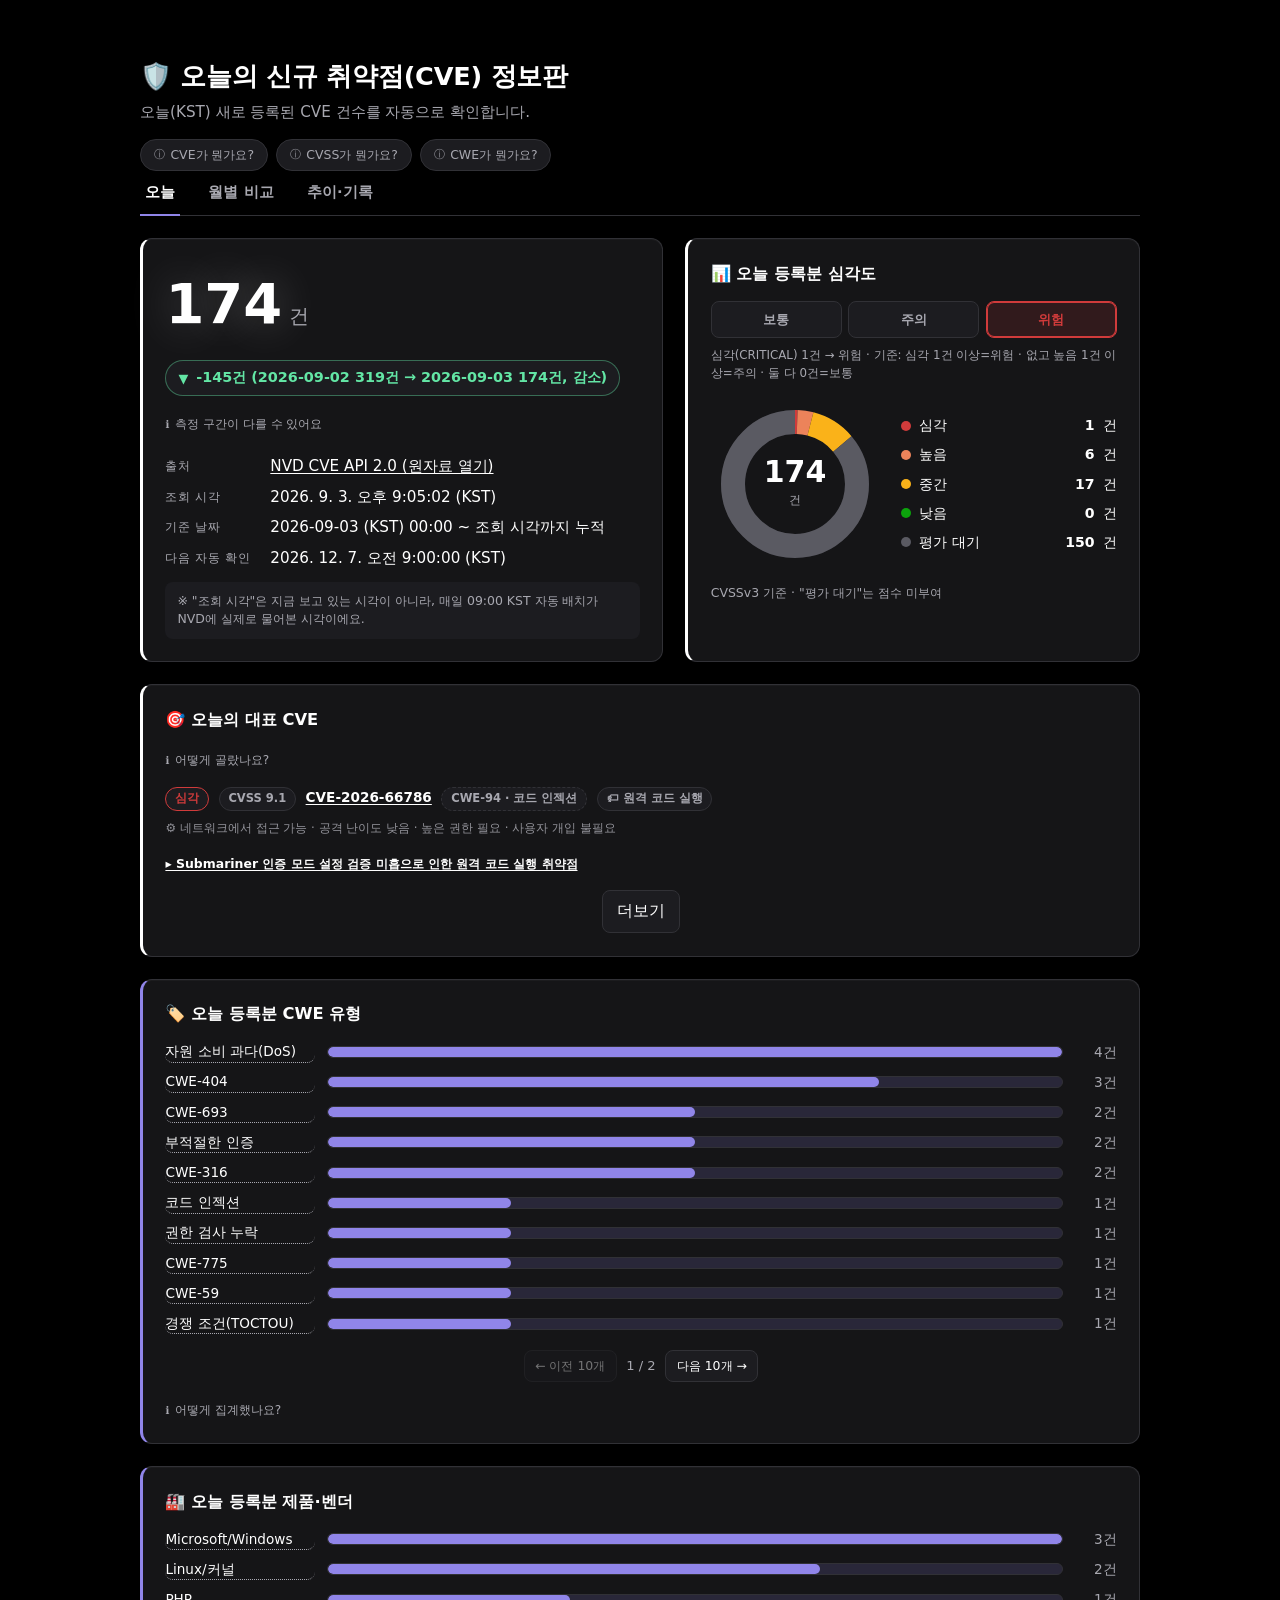
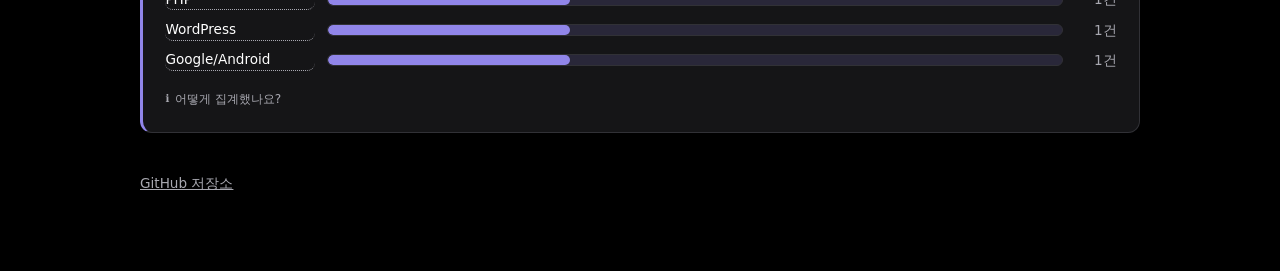
==== index.html @ feadb784 "design: 그래프 색을 보라로 통일하고 화면을 3개 탭으로 분리 - 파랑·주황·청록으로 나눴던 그래프 색(CWE 유형·제품·벤더·추이)을   보라(--seq-purple, da" ====
<!doctype html>
<html lang="ko">
<head>
<meta charset="UTF-8" />
<meta name="viewport" content="width=device-width, initial-scale=1" />
<title>오늘의 CVE 정보판</title>
<link rel="icon" href="data:image/svg+xml,<svg xmlns='http://www.w3.org/2000/svg' viewBox='0 0 100 100'><text y='.9em' font-size='90'>🛡️</text></svg>" />
<link rel="stylesheet" href="assets/style.css?v=41" />
</head>
<body>
<main class="dashboard">
  <header>
    <h1>🛡️ 오늘의 신규 취약점(CVE) 정보판</h1>
    <p class="purpose">오늘(KST) 새로 등록된 CVE 건수를 자동으로 확인합니다.</p>
    <div class="about-list">
      <details class="about-details">
        <summary>CVE가 뭔가요?</summary>
        <div class="glossary">
          <p>
            소프트웨어에 생긴 "보안 허점"에 매기는 접수번호예요. 나쁜 사람이 악용할 수 있는 구멍이 발견되면
            전 세계가 같은 걸 가리키도록 <code>CVE-연도-번호</code>를 붙여 등록해요(경찰 사건번호와 비슷해요).
            미국 정부기관 NVD가 매일 새로 등록되는 CVE를 공개하고, 이 정보판은 그중 오늘(KST) 등록된 개수를 보여줘요.
            색깔(빨강→녹색)은 그 허점이 얼마나 위험한지 등급이에요.
          </p>
        </div>
      </details>
      <details class="about-details">
        <summary>CVSS가 뭔가요?</summary>
        <div class="glossary">
          <p>
            <b>CVSS</b>는 취약점이 얼마나 위험한지 국제 표준으로 매긴 0~10점 점수예요.
            <b>9.0~10.0=심각</b> · <b>7.0~8.9=높음</b> · <b>4.0~6.9=중간</b> · <b>0.1~3.9=낮음</b>으로 나눠요.
            "네트워크에서 접근 가능"·"공격 난이도"·"권한 필요 여부"·"사용자 개입 필요 여부" 같은 공격 조건도 이 점수를 매기는 기준이에요
            — 조건이 쉬울수록(멀리서·권한 없이·클릭 없이 공격 가능) 점수가 높아져요.
            유형 키워드(🏷)는 AI 없이 설명 문구를 규칙 매칭한 것으로, 각 태그를 누르면 바로 아래에 뜻이 나와요.
          </p>
        </div>
      </details>
      <details class="about-details">
        <summary>CWE가 뭔가요?</summary>
        <div class="glossary">
          <p>
            <b>CWE</b>(Common Weakness Enumeration)는 "SQL 인젝션", "크로스사이트 스크립팅(XSS)"처럼
            소프트웨어에서 반복적으로 나타나는 <b>결함의 종류</b>에 국제표준화기구 MITRE가 붙인 공식 분류예요.
            CVE가 "이번에 발견된 이 사건 하나"를 가리키는 사건번호라면, CWE는 그 사건이 <b>어떤 유형의 범죄인지</b>를 가리키는 죄목이라고 보면 비슷해요.
            이 정보판에서 CWE는 NVD가 각 CVE에 공식적으로 매긴 값을 그대로 가져와 두 곳에 씁니다 —
            대표 CVE 카드의 CWE 태그(누르면 설명이 펼쳐져요)와, "오늘 등록분 CWE 유형" 집계 차트예요.
            AI 해설(해석·발생 원인·방지법)도 이 공식 CWE 값을 근거로 삼아 지어내지 않도록 하고 있어요.
          </p>
        </div>
      </details>
    </div>
  </header>

  <section id="status-banner" class="status-banner" hidden></section>

  <nav class="tab-nav" role="tablist" aria-label="정보판 구역">
    <button type="button" class="tab-btn" role="tab" data-tab="today">오늘</button>
    <button type="button" class="tab-btn" role="tab" data-tab="monthly">월별 비교</button>
    <button type="button" class="tab-btn" role="tab" data-tab="trend">추이·기록</button>
  </nav>

  <div class="tab-panel" data-tab-panel="today" role="tabpanel">
  <div class="grid-2">
    <section class="value-card">
      <div class="value-main">
        <span class="value-number" id="value-number">—</span>
        <span class="value-unit" id="value-unit"></span>
      </div>
      <div class="compare-inline" id="compare-card" hidden>
        <span class="compare-arrow" id="compare-arrow"></span>
        <span id="compare-text">-</span>
      </div>
      <details class="note-details compare-window-note" id="compare-window-note" hidden>
        <summary>측정 구간이 다를 수 있어요</summary>
        <p id="compare-window-caveat"></p>
        <ul class="compare-window-times" id="compare-window-times"></ul>
      </details>
      <dl class="meta">
        <div><dt>출처</dt><dd><a id="source-link" href="#" target="_blank" rel="noopener">NVD CVE API 2.0 (원자료 열기)</a></dd></div>
        <div><dt>조회 시각</dt><dd id="queried-at">-</dd></div>
        <div><dt>기준 날짜</dt><dd id="record-date">-</dd></div>
        <div><dt>다음 자동 확인</dt><dd id="next-check">-</dd></div>
      </dl>
      <p class="refresh-note">※ "조회 시각"은 지금 보고 있는 시각이 아니라, 매일 09:00 KST 자동 배치가 NVD에 실제로 물어본 시각이에요.</p>
    </section>

    <section class="severity-card" id="severity-card" hidden>
      <h2>📊 오늘 등록분 심각도</h2>
      <div class="risk-meter" id="risk-meter" hidden>
        <div class="risk-meter-track" id="risk-meter-track"></div>
        <p class="risk-meter-caption" id="risk-meter-caption"></p>
      </div>
      <div class="severity-visual">
        <div id="severity-donut" class="severity-donut"></div>
        <ul class="severity-legend" id="severity-legend"></ul>
      </div>
      <p class="severity-note">CVSSv3 기준 · "평가 대기"는 점수 미부여</p>
    </section>
  </div>

  <section class="highlights-card" id="highlights-card" hidden>
    <h2>🎯 오늘의 대표 CVE</h2>
    <details class="note-details">
      <summary>어떻게 골랐나요?</summary>
      <p class="highlights-note">심각·높음·중간 등급 중 NVD 공식 CWE 분류가 있는 CVE는 전부 보여줘요(해설의 근거가 있어야 해서요). 번역·CVSS 등은 원자료 그대로, "AI 해설"은 그 CWE 분류를 참고해 AI가 생성한 해석·원인·방지법이라 참고용으로만 봐 주세요.</p>
    </details>
    <ul class="highlights-list" id="highlights-list"></ul>
    <div class="highlights-more" id="highlights-more-wrap" hidden>
      <button type="button" id="highlights-more">더보기</button>
    </div>
    <div class="bar-pagination" id="highlights-pagination" hidden>
      <button type="button" id="highlights-prev">← 이전 5개</button>
      <span id="highlights-page-info" class="bar-page-info"></span>
      <button type="button" id="highlights-next">다음 5개 →</button>
    </div>

    <div class="highlights-secondary" id="highlights-secondary" hidden>
      <h3>CWE 분류 정보가 없는 CVE</h3>
      <details class="note-details">
        <summary>왜 따로 있나요?</summary>
        <p class="highlights-note">공식 CWE 분류가 없어 AI 해설을 붙이지 않고 목록만 보여줘요(지어내지 않기 위함). 심각도·CVSS·유형은 원자료·규칙 매칭 그대로예요.</p>
      </details>
      <ul class="highlights-secondary-list" id="highlights-secondary-list"></ul>
    </div>
  </section>

  <section class="category-card" id="category-card" hidden>
    <h2>🏷️ 오늘 등록분 CWE 유형</h2>
    <ul class="category-bars" id="category-bars"></ul>
    <div class="bar-pagination" id="category-pagination" hidden>
      <button type="button" id="category-prev">← 이전 10개</button>
      <span id="category-page-info" class="bar-page-info"></span>
      <button type="button" id="category-next">다음 10개 →</button>
    </div>
    <details class="note-details">
      <summary>어떻게 집계했나요?</summary>
      <p class="category-note" id="category-note"></p>
    </details>
  </section>

  <section class="category-card" id="product-card" hidden>
    <h2>🏭 오늘 등록분 제품·벤더</h2>
    <ul class="category-bars" id="product-bars"></ul>
    <div class="bar-pagination" id="product-pagination" hidden>
      <button type="button" id="product-prev">← 이전 10개</button>
      <span id="product-page-info" class="bar-page-info"></span>
      <button type="button" id="product-next">다음 10개 →</button>
    </div>
    <details class="note-details">
      <summary>어떻게 집계했나요?</summary>
      <p class="category-note" id="product-note"></p>
    </details>
  </section>
  </div>

  <div class="tab-panel" data-tab-panel="monthly" role="tabpanel" hidden>
  <section class="category-card" id="monthly-category-card" hidden>
    <div class="category-card-header">
      <h2>📅 월별 CWE 유형 비교</h2>
      <select id="month-select" class="month-select" aria-label="기준 월 선택"></select>
    </div>
    <p class="monthly-total" id="monthly-category-total"></p>
    <ul class="category-bars" id="monthly-category-bars"></ul>
    <div class="bar-pagination" id="monthly-category-pagination" hidden>
      <button type="button" id="monthly-category-prev">← 이전 10개</button>
      <span id="monthly-category-page-info" class="bar-page-info"></span>
      <button type="button" id="monthly-category-next">다음 10개 →</button>
    </div>
    <details class="note-details">
      <summary>어떻게 집계했나요?</summary>
      <p class="category-note" id="monthly-category-note"></p>
    </details>
  </section>

  <section class="category-card" id="monthly-product-card" hidden>
    <div class="category-card-header">
      <h2>📅 월별 제품·벤더 비교</h2>
      <select id="month-product-select" class="month-select" aria-label="기준 월 선택"></select>
    </div>
    <p class="monthly-total" id="monthly-product-total"></p>
    <ul class="category-bars" id="monthly-product-bars"></ul>
    <div class="bar-pagination" id="monthly-product-pagination" hidden>
      <button type="button" id="monthly-product-prev">← 이전 10개</button>
      <span id="monthly-product-page-info" class="bar-page-info"></span>
      <button type="button" id="monthly-product-next">다음 10개 →</button>
    </div>
    <details class="note-details">
      <summary>어떻게 집계했나요?</summary>
      <p class="category-note" id="monthly-product-note"></p>
    </details>
  </section>
  </div>

  <div class="tab-panel" data-tab-panel="trend" role="tabpanel" hidden>
  <div class="grid-2">
    <section class="trend-card">
      <h2>📈 최근 추이</h2>
      <div class="trend-stats" id="trend-stats" hidden>
        <div class="stat"><span class="stat-label">일평균</span><span class="stat-value" id="stat-avg">-</span></div>
        <div class="stat"><span class="stat-label">최고</span><span class="stat-value" id="stat-max">-</span></div>
        <div class="stat"><span class="stat-label">최저</span><span class="stat-value" id="stat-min">-</span></div>
      </div>
      <p class="trend-stats-note" id="trend-stats-note" hidden></p>
      <div class="trend-note" id="trend-note">
        <div class="skeleton-bars" aria-hidden="true">
          <span></span><span></span><span></span><span></span><span></span><span></span><span></span>
        </div>
        <p>2건 이상부터 표시됩니다.</p>
      </div>
      <div id="trend-chart" class="trend-chart" hidden></div>
    </section>

    <section class="history-card">
      <h2>🗓️ 날짜별 기록 <span class="tz-note">(KST)</span></h2>
      <table id="history-table">
        <thead><tr><th>날짜</th><th>건수</th><th>조회 시각(UTC)</th></tr></thead>
        <tbody id="history-body"></tbody>
      </table>
      <div class="history-pagination" id="history-pagination" hidden>
        <button type="button" id="history-prev">← 이전 14일</button>
        <span id="history-page-info" class="history-page-info"></span>
        <button type="button" id="history-next">다음 14일 →</button>
      </div>
    </section>
  </div>
  </div>

  <section id="debug-panel" class="debug-panel" hidden>
    <h2>🧪 장애 시연 (?debug=1)</h2>
    <p>버튼으로 실패 5종을 재현합니다. 값 유지·복구를 확인하세요.</p>
    <div class="debug-buttons">
      <button data-simulate="timeout">timeout 재현</button>
      <button data-simulate="auth">인증 실패 재현(모의)</button>
      <button data-simulate="ratelimit">호출 제한 재현(모의)</button>
      <button data-simulate="offline">오프라인 재현(모의)</button>
      <button data-simulate="malformed">응답 형식 변경 재현</button>
      <button id="retry-btn" class="retry">다시 시도</button>
    </div>
  </section>

  <footer>
    <p><a href="https://github.com/whiteclover0542/Today_CVE_information" target="_blank" rel="noopener">GitHub 저장소</a></p>
  </footer>
</main>
<script src="assets/app.js?v=41"></script>
</body>
</html>
---- assets/style.css ----
:root {
  --bg: #000000;
  --card-bg: #151517;
  --card-bg-2: #1c1c20;
  --text: #ffffff;
  --muted: #a8a8b0;
  --accent: #ffffff;
  --border: #313136;
  --stale-bg: #2c2408;
  --stale-text: #ffd166;
  --empty-bg: #2b1414;
  --empty-text: #ff6b6b;
  --up: #ff6b6b;
  --down: #63e6a5;

  /* 그래프(CWE 유형·제품·벤더·추이) 공통 색상 — 보라 한 가지로 통일 */
  --seq-purple: #9085e9;
  --seq-purple-soft: rgba(144, 133, 233, 0.16);
  --seq-purple-dim: rgba(144, 133, 233, 0.45);

  /* 상태(심각도) 전용 색상 — 시리즈 색상과 절대 겹치지 않게 별도로 고정 */
  --status-critical: #d03b3b;
  --status-serious: #ec835a;
  --status-warning: #fab219;
  --status-good: #0ca30c;
}

* { box-sizing: border-box; }

[hidden] { display: none !important; }

body {
  margin: 0;
  background: var(--bg);
  color: var(--text);
  font-family: system-ui, -apple-system, "Segoe UI", Roboto, "Malgun Gothic", sans-serif;
  line-height: 1.5;
}

.dashboard {
  max-width: 1040px;
  margin: 0 auto;
  padding: 2.5rem 1.25rem 4rem;
}

/* 오늘 / 월별 비교 / 추이·기록 구역 전환 — 쭉 나열하지 않고 필요한 구역만 보여줌 */
.tab-nav {
  display: flex;
  gap: 1.5rem;
  margin-bottom: 1.4rem;
  border-bottom: 1px solid var(--border);
}

.tab-btn {
  background: none;
  border: none;
  border-bottom: 2px solid transparent;
  border-radius: 0;
  padding: 0.65rem 0.3rem;
  margin-bottom: -1px;
  color: var(--muted);
  font-size: 0.92rem;
  font-weight: 600;
}

.tab-btn:hover {
  color: var(--text);
  border-bottom-color: var(--border);
}

.tab-btn.active {
  color: var(--text);
  border-bottom-color: var(--seq-purple);
}

.grid-2 {
  display: grid;
  grid-template-columns: 1fr;
  gap: 1.4rem;
  margin-bottom: 1.4rem;
}

.grid-2 > section {
  margin-bottom: 0;
}

@media (min-width: 720px) {
  .grid-2 {
    grid-template-columns: 1.15fr 1fr;
    align-items: stretch;
  }
}

header h1 {
  font-size: 1.6rem;
  margin-bottom: 0.35rem;
  letter-spacing: -0.01em;
}

.purpose {
  color: var(--muted);
  margin-top: 0;
  font-size: 0.95rem;
}

.about-list {
  display: flex;
  flex-wrap: wrap;
  gap: 0.5rem;
  margin: 0.7rem 0 0;
  padding: 0;
  list-style: none;
}

.about-details {
  margin: 0;
  font-size: 0.78rem;
}

.about-details[open] {
  flex-basis: 100%;
}

.about-details summary {
  display: inline-flex;
  align-items: center;
  gap: 0.35rem;
  cursor: pointer;
  color: var(--muted);
  background: var(--card-bg-2);
  border: 1px solid var(--border);
  padding: 0.35rem 0.8rem;
  border-radius: 999px;
  list-style: none;
  white-space: nowrap;
  transition: color 0.15s ease, border-color 0.15s ease;
}

.about-details summary::before {
  content: "ⓘ";
  font-size: 0.85em;
  opacity: 0.8;
}

.about-details summary::-webkit-details-marker { display: none; }

.about-details summary:hover {
  color: var(--text);
  border-color: var(--accent);
}

.about-details[open] summary {
  color: var(--text);
  border-color: var(--accent);
  margin-bottom: 0.5rem;
}

.glossary {
  max-width: 760px;
  background: var(--card-bg);
  border: 1px solid var(--border);
  border-radius: 10px;
  padding: 1rem 1.15rem;
  margin-top: 0.5rem;
}

.glossary p {
  margin: 0 0 0.75rem;
  color: var(--muted);
  font-size: 0.85rem;
  line-height: 1.6;
}

.glossary p b {
  color: var(--text);
}

.status-banner {
  padding: 0.85rem 1rem;
  border-radius: 8px;
  margin-bottom: 1.25rem;
  font-size: 0.9rem;
  line-height: 1.5;
}

.status-banner.stale {
  background: var(--stale-bg);
  color: var(--stale-text);
}

.status-banner.empty {
  background: var(--empty-bg);
  color: var(--empty-text);
}

.value-card,
.severity-card,
.category-card,
.highlights-card,
.trend-card,
.history-card,
.debug-panel {
  background: var(--card-bg);
  border: 1px solid var(--border);
  border-left: 3px solid var(--accent);
  border-radius: 12px;
  padding: 1.4rem;
  margin-bottom: 1.4rem;
  box-shadow: 0 1px 0 rgba(255, 255, 255, 0.03) inset;
}

/* 그래프가 있는 카드는 전부 같은 보라색 강조선으로 통일 */
#category-card,
#monthly-category-card,
#product-card,
#monthly-product-card,
.trend-card {
  border-left-color: var(--seq-purple);
}

.value-main {
  display: flex;
  align-items: baseline;
  gap: 0.45rem;
}

.value-number {
  font-size: 3.5rem;
  font-weight: 800;
  color: var(--accent);
  font-variant-numeric: tabular-nums;
  text-shadow: 0 0 44px rgba(255, 255, 255, 0.28);
}

.value-unit {
  font-size: 1.25rem;
  color: var(--muted);
}

.meta {
  margin: 1.25rem 0 0;
  display: grid;
  grid-template-columns: auto 1fr;
  gap: 0.5rem 1.25rem;
}

.meta > div { display: contents; }

.meta dt {
  color: var(--muted);
  font-size: 0.78rem;
  text-transform: uppercase;
  letter-spacing: 0.05em;
  align-self: center;
}

.meta dd {
  margin: 0;
  font-size: 0.95rem;
  align-self: center;
}

.meta a {
  color: var(--accent);
  text-decoration: underline;
  text-underline-offset: 2px;
}

.meta a:hover { opacity: 0.75; }

.refresh-note {
  margin: 0.75rem 0 0;
  padding: 0.6rem 0.75rem;
  background: var(--card-bg-2);
  border-radius: 8px;
  color: var(--muted);
  font-size: 0.78rem;
  line-height: 1.5;
}

.compare-inline {
  display: inline-flex;
  align-items: center;
  gap: 0.5rem;
  margin-top: 0.9rem;
  padding: 0.4rem 0.75rem;
  border-radius: 999px;
  font-size: 0.9rem;
  font-weight: 600;
  background: var(--card-bg-2);
  border: 1px solid var(--border);
}

.compare-inline.up { color: var(--up); border-color: rgba(255, 107, 107, 0.4); }
.compare-inline.down { color: var(--down); border-color: rgba(99, 230, 165, 0.4); }
.compare-inline.flat { color: var(--muted); }

.compare-arrow { font-size: 0.8rem; }

.compare-window-note p {
  margin: 0;
  color: var(--muted);
  font-size: 0.76rem;
  line-height: 1.5;
}

.compare-window-times {
  list-style: none;
  margin: 0.5rem 0 0;
  padding: 0.6rem 0.75rem;
  background: var(--card-bg-2);
  border-radius: 8px;
  color: var(--muted);
  font-size: 0.76rem;
  display: flex;
  flex-direction: column;
  gap: 0.15rem;
}

.severity-card h2,
.category-card h2,
.highlights-card h2,
.trend-card h2,
.history-card h2,
.debug-panel h2 {
  margin-top: 0;
  margin-bottom: 0.9rem;
  font-size: 1.02rem;
}

.category-card-header {
  display: flex;
  align-items: center;
  justify-content: space-between;
  gap: 1rem;
  margin-bottom: 0.9rem;
}

.category-card-header h2 {
  margin-bottom: 0;
}

.month-select {
  font: inherit;
  font-size: 0.82rem;
  padding: 0.4rem 0.65rem;
  border-radius: 8px;
  border: 1px solid var(--border);
  background: var(--card-bg-2);
  color: var(--text);
  cursor: pointer;
}

.month-select:hover,
.month-select:focus {
  border-color: var(--accent);
  outline: none;
}

.tz-note {
  color: var(--muted);
  font-size: 0.75rem;
  font-weight: 400;
}


.severity-card {
  display: flex;
  flex-direction: column;
}

.risk-meter {
  margin-bottom: 1.1rem;
}

.risk-meter-track {
  display: flex;
  gap: 0.4rem;
}

.risk-step {
  flex: 1;
  text-align: center;
  padding: 0.5rem 0.4rem;
  border-radius: 8px;
  border: 1px solid var(--border);
  background: var(--card-bg-2);
  color: var(--muted);
  font-size: 0.82rem;
  font-weight: 700;
  white-space: nowrap;
}

.risk-step.active {
  box-shadow: 0 0 0 1px currentColor inset;
}

.risk-meter-caption {
  color: var(--muted);
  font-size: 0.74rem;
  margin: 0.55rem 0 0;
  line-height: 1.5;
}

.severity-visual {
  display: flex;
  align-items: center;
  gap: 1.4rem;
  flex-wrap: wrap;
}

.severity-donut svg { display: block; flex-shrink: 0; }

.severity-legend {
  list-style: none;
  margin: 0;
  padding: 0;
  display: flex;
  flex-direction: column;
  gap: 0.5rem;
  font-size: 0.88rem;
  flex: 1;
  min-width: 140px;
}

.severity-legend li {
  display: flex;
  align-items: center;
  gap: 0.5rem;
  white-space: nowrap;
}

.severity-legend .dot {
  width: 10px;
  height: 10px;
  border-radius: 50%;
  flex-shrink: 0;
}

.severity-legend b { font-variant-numeric: tabular-nums; margin-left: auto; }

.severity-note {
  color: var(--muted);
  font-size: 0.78rem;
  margin: 1rem 0 0;
}

.category-bars {
  list-style: none;
  margin: 0;
  padding: 0;
  display: flex;
  flex-direction: column;
  gap: 0.55rem;
}

.category-bars li {
  display: flex;
  flex-wrap: wrap;
  align-items: center;
  gap: 0.7rem;
  font-size: 0.85rem;
}

.category-bar-label {
  width: 150px;
  flex-shrink: 0;
  text-align: left;
  background: none;
  border: none;
  padding: 0;
  font: inherit;
  color: var(--text);
  cursor: pointer;
  text-decoration: none;
  border-bottom: 1px dotted var(--muted);
}

.category-bar-label:hover {
  color: var(--accent);
  border-bottom-color: var(--accent);
}

.category-bar-desc {
  flex-basis: 100%;
  margin: 0;
  padding: 0.6rem 0.75rem;
  background: var(--card-bg-2);
  border: 1px solid var(--border);
  border-radius: 8px;
  color: var(--muted);
  font-size: 0.78rem;
  line-height: 1.5;
}

.category-bar-desc p {
  margin: 0;
}

.category-bar-examples {
  list-style: none;
  margin: 0.55rem 0 0;
  padding: 0.5rem 0 0;
  border-top: 1px solid var(--border);
  display: flex;
  flex-wrap: wrap;
  gap: 0.5rem 0.9rem;
}

.category-bar-examples a {
  color: var(--accent);
  font-weight: 600;
  text-decoration: underline;
  text-underline-offset: 2px;
  font-size: 0.76rem;
}

.category-bar-track {
  flex: 1;
  height: 12px;
  border-radius: 999px;
  background: var(--card-bg-2);
  border: 1px solid var(--border);
  overflow: hidden;
}

#category-bars .category-bar-track,
#monthly-category-bars .category-bar-track,
#product-bars .category-bar-track,
#monthly-product-bars .category-bar-track {
  background: var(--seq-purple-soft);
}

.category-bar-fill {
  display: block;
  height: 100%;
  background: var(--accent);
  border-radius: 999px;
}

/* 막대 색은 전부 보라로 통일 — 길이(=수치)만으로 충분히 비교되니 막대별로 색을 더 쪼개지 않음 */
#category-bars .category-bar-fill,
#monthly-category-bars .category-bar-fill,
#product-bars .category-bar-fill,
#monthly-product-bars .category-bar-fill {
  background: var(--seq-purple);
}

.category-bar-count {
  width: 42px;
  flex-shrink: 0;
  text-align: right;
  color: var(--muted);
  font-variant-numeric: tabular-nums;
}

.category-note {
  color: var(--muted);
  font-size: 0.78rem;
  margin: 0;
  line-height: 1.5;
}

/* 차트/카드마다 붙던 방법론 설명 문단을 기본으로 접어둠 — 항상 펴놓으면 글자가 너무 많아 가독성이 떨어짐 */
.note-details {
  margin-top: 0.9rem;
}

.note-details summary {
  cursor: pointer;
  color: var(--muted);
  font-size: 0.76rem;
  list-style: none;
  display: inline-flex;
  align-items: center;
  gap: 0.35rem;
}

.note-details summary::before {
  content: "ℹ️";
  font-size: 0.85em;
}

.note-details summary::-webkit-details-marker { display: none; }

.note-details summary:hover { color: var(--text); }

.note-details[open] summary { color: var(--text); margin-bottom: 0.6rem; }

.monthly-total {
  margin: 0 0 1rem;
  font-size: 0.95rem;
  font-weight: 700;
  color: var(--text);
}

.highlights-list {
  list-style: none;
  margin: 0;
  padding: 0;
  display: flex;
  flex-direction: column;
  gap: 1.3rem;
}

.highlights-list li {
  display: flex;
  align-items: baseline;
  gap: 0.6rem;
  font-size: 0.85rem;
  flex-wrap: wrap;
  padding-bottom: 1.3rem;
  border-bottom: 1px solid var(--border);
}

.highlights-list li:last-child {
  padding-bottom: 0;
  border-bottom: none;
}

.hl-badge {
  font-size: 0.72rem;
  font-weight: 700;
  padding: 0.15rem 0.55rem;
  border-radius: 999px;
  border: 1px solid;
  background: var(--card-bg-2);
  flex-shrink: 0;
  align-self: center;
  white-space: nowrap;
}

.hl-cvss {
  font-size: 0.72rem;
  font-weight: 700;
  padding: 0.15rem 0.55rem;
  border-radius: 999px;
  border: 1px solid var(--border);
  background: var(--card-bg-2);
  color: var(--muted);
  flex-shrink: 0;
  align-self: center;
  white-space: nowrap;
  cursor: help;
}

.hl-id {
  color: var(--accent);
  font-weight: 700;
  text-decoration: underline;
  text-underline-offset: 2px;
  white-space: nowrap;
  flex-shrink: 0;
}

.hl-category {
  font: inherit;
  font-size: 0.72rem;
  font-weight: 700;
  padding: 0.15rem 0.55rem;
  border-radius: 999px;
  border: 1px solid var(--border);
  background: var(--card-bg-2);
  color: var(--muted);
  flex-shrink: 0;
  align-self: center;
  white-space: nowrap;
  cursor: pointer;
}

.hl-category:hover {
  color: var(--accent);
  border-color: var(--accent);
}

.hl-category::before {
  content: "🏷 ";
}

.hl-category-static {
  cursor: default;
}

.hl-category-static:hover {
  color: var(--muted);
  border-color: var(--border);
}

.hl-category-desc {
  flex-basis: 100%;
  margin: 0.3rem 0 0;
  padding: 0.55rem 0.7rem;
  background: var(--card-bg-2);
  border: 1px solid var(--border);
  border-radius: 8px;
  color: var(--muted);
  font-size: 0.78rem;
  line-height: 1.5;
}

.hl-cvss-plain {
  flex-basis: 100%;
  color: var(--muted);
  font-size: 0.74rem;
  opacity: 0.85;
}

.hl-cvss-plain::before {
  content: "⚙ ";
}

.hl-details {
  flex-basis: 100%;
  margin-top: 0.3rem;
}

.hl-details summary {
  cursor: pointer;
  color: var(--accent);
  font-size: 0.78rem;
  text-decoration: underline;
  text-underline-offset: 2px;
  list-style: none;
}

.hl-details summary::-webkit-details-marker { display: none; }

.hl-title-details {
  flex-basis: 100%;
  margin-top: 0.45rem;
}

.hl-title {
  cursor: pointer;
  color: var(--text);
  font-weight: 700;
  font-size: 0.92rem;
  line-height: 1.5;
  list-style: none;
}

.hl-title::-webkit-details-marker { display: none; }

.hl-title::before {
  content: "▸ ";
  color: var(--accent);
}

.hl-title-details[open] > .hl-title::before {
  content: "▾ ";
}

.hl-full {
  margin-top: 0.55rem;
  padding: 0.7rem 0.85rem;
  background: var(--card-bg-2);
  border: 1px solid var(--border);
  border-radius: 8px;
}

.hl-full p {
  margin: 0;
  font-size: 0.85rem;
  line-height: 1.6;
  color: var(--text);
}

.hl-full p + p {
  margin-top: 0.6rem;
}

.hl-original {
  color: var(--muted) !important;
}

.hl-original-label {
  display: block;
  font-size: 0.7rem;
  text-transform: uppercase;
  letter-spacing: 0.05em;
  color: var(--muted);
  margin-bottom: 0.25rem;
}

.hl-cwe {
  font: inherit;
  flex-shrink: 0;
  align-self: center;
  font-size: 0.72rem;
  font-weight: 700;
  padding: 0.15rem 0.55rem;
  border-radius: 999px;
  border: 1px dashed var(--border);
  background: var(--card-bg-2);
  color: var(--muted);
  white-space: nowrap;
  cursor: pointer;
}

.hl-cwe:hover {
  color: var(--accent);
  border-color: var(--accent);
}

.hl-cwe-desc {
  flex-basis: 100%;
  margin: 0.3rem 0 0;
  padding: 0.55rem 0.7rem;
  background: var(--card-bg-2);
  border: 1px solid var(--border);
  border-radius: 8px;
  color: var(--muted);
  font-size: 0.78rem;
  line-height: 1.5;
}

.hl-ai-full {
  margin-top: 0.55rem;
  border-color: #63e6a544;
}

.hl-ai-heading {
  display: block;
  font-size: 0.7rem;
  font-weight: 700;
  text-transform: uppercase;
  letter-spacing: 0.05em;
  color: #63e6a5;
  margin-bottom: 0.5rem;
}

.hl-ai-label {
  display: block;
  font-size: 0.7rem;
  font-weight: 700;
  color: #63e6a5;
  margin-bottom: 0.2rem;
}

.highlights-note {
  color: var(--muted);
  font-size: 0.78rem;
  line-height: 1.5;
  margin: 0;
}

.highlights-card > .note-details {
  margin-top: 0;
  margin-bottom: 1rem;
}

.highlights-more {
  display: flex;
  justify-content: center;
  margin-top: 1rem;
}

.highlights-secondary {
  margin-top: 1.6rem;
  padding-top: 1.3rem;
  border-top: 1px solid var(--border);
}

.highlights-secondary h3 {
  margin: 0 0 0.4rem;
  font-size: 0.88rem;
  color: var(--muted);
}

.highlights-secondary .note-details {
  margin-top: 0;
  margin-bottom: 0.9rem;
}

.highlights-secondary-list {
  list-style: none;
  margin: 0;
  padding: 0;
  display: flex;
  flex-direction: column;
  gap: 0.5rem;
}

.highlights-secondary-list li {
  display: flex;
  align-items: center;
  flex-wrap: wrap;
  gap: 0.5rem;
  font-size: 0.82rem;
}

.trend-stats {
  display: flex;
  gap: 0.75rem;
  margin-bottom: 0.4rem;
}

.trend-stats .stat {
  flex: 1;
  display: flex;
  flex-direction: column;
  gap: 0.2rem;
  padding: 0.6rem 0.75rem;
  background: var(--card-bg-2);
  border: 1px solid var(--border);
  border-radius: 8px;
}

.trend-stats .stat-label {
  font-size: 0.74rem;
  color: var(--muted);
}

.trend-stats .stat-value {
  font-size: 0.95rem;
  font-weight: 700;
}

.trend-stats-note {
  margin: 0 0 0.9rem;
  color: var(--muted);
  font-size: 0.72rem;
}

.trend-note {
  color: var(--muted);
  font-size: 0.88rem;
  margin: 0;
  padding: 1.25rem;
  text-align: center;
  border: 1px dashed var(--border);
  border-radius: 8px;
}

.trend-note p { margin: 0.9rem 0 0; }

.skeleton-bars {
  display: flex;
  align-items: flex-end;
  justify-content: center;
  gap: 10px;
  height: 70px;
}

.skeleton-bars span {
  width: 22px;
  border-radius: 4px 4px 0 0;
  background: linear-gradient(180deg, var(--card-bg-2), var(--border));
  animation: skeleton-pulse 1.8s ease-in-out infinite;
}

.skeleton-bars span:nth-child(1) { height: 30%; animation-delay: 0s; }
.skeleton-bars span:nth-child(2) { height: 55%; animation-delay: 0.1s; }
.skeleton-bars span:nth-child(3) { height: 40%; animation-delay: 0.2s; }
.skeleton-bars span:nth-child(4) { height: 80%; animation-delay: 0.3s; }
.skeleton-bars span:nth-child(5) { height: 50%; animation-delay: 0.4s; }
.skeleton-bars span:nth-child(6) { height: 65%; animation-delay: 0.5s; }
.skeleton-bars span:nth-child(7) { height: 35%; animation-delay: 0.6s; }

@keyframes skeleton-pulse {
  0%, 100% { opacity: 0.45; }
  50% { opacity: 0.9; }
}

.trend-chart svg { display: block; }

table {
  width: 100%;
  border-collapse: collapse;
  font-size: 0.87rem;
}

th {
  text-align: left;
  padding: 0.5rem 0.6rem;
  color: var(--muted);
  font-weight: 600;
  font-size: 0.78rem;
  text-transform: uppercase;
  letter-spacing: 0.04em;
  border-bottom: 1px solid var(--border);
}

td {
  text-align: left;
  padding: 0.55rem 0.6rem;
  border-bottom: 1px solid var(--border);
}

tbody tr:hover { background: var(--card-bg-2); }

.history-pagination,
.bar-pagination {
  display: flex;
  align-items: center;
  justify-content: center;
  gap: 0.6rem;
  margin-top: 1rem;
}

.history-pagination button,
.bar-pagination button {
  padding: 0.35rem 0.65rem;
  font-size: 0.78rem;
}

.history-page-info,
.bar-page-info {
  color: var(--muted);
  font-size: 0.82rem;
  font-variant-numeric: tabular-nums;
}

button:disabled {
  opacity: 0.4;
  cursor: not-allowed;
}

button:disabled:hover {
  border-color: var(--border);
}

.debug-panel {
  border-left-color: var(--border);
  border-style: dashed;
}

.debug-panel p {
  color: var(--muted);
  font-size: 0.88rem;
}

.debug-buttons {
  display: flex;
  flex-wrap: wrap;
  gap: 0.55rem;
}

button {
  font: inherit;
  padding: 0.55rem 0.9rem;
  border-radius: 8px;
  border: 1px solid var(--border);
  background: var(--card-bg-2);
  color: var(--text);
  cursor: pointer;
  transition: border-color 0.15s ease, opacity 0.15s ease;
}

button:hover {
  border-color: var(--accent);
}

button.retry {
  background: var(--accent);
  color: #000000;
  border-color: var(--accent);
  font-weight: 700;
}

button.retry:hover { opacity: 0.85; }

footer {
  margin-top: 2.5rem;
  color: var(--muted);
  font-size: 0.85rem;
}

footer a { color: var(--muted); }
footer a:hover { color: var(--text); }
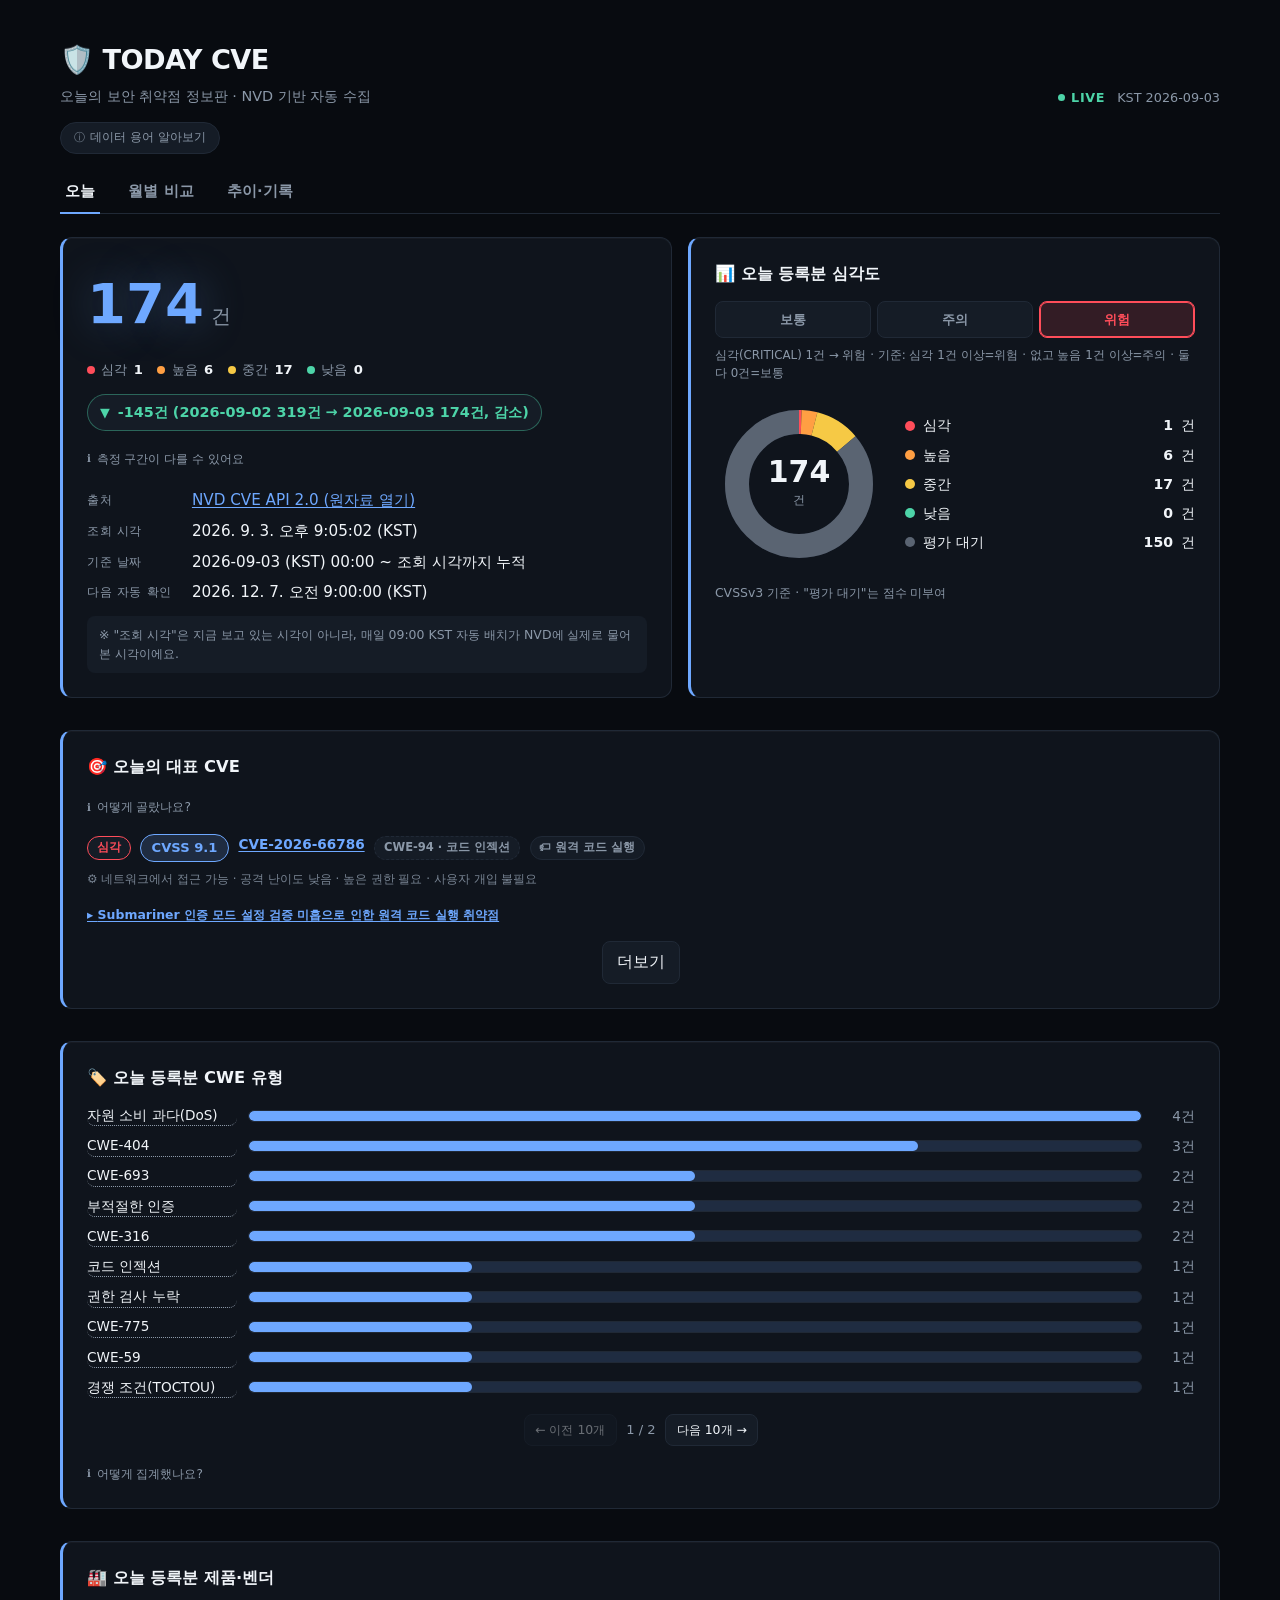
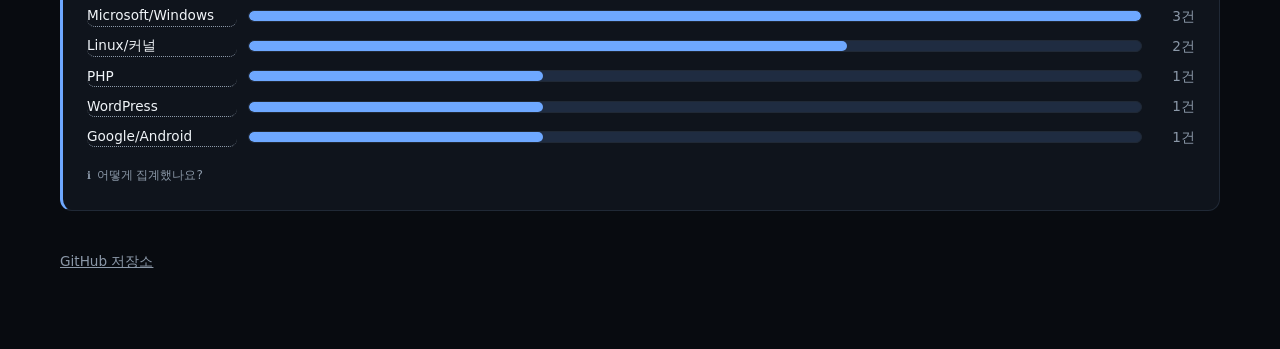
==== commit ccc4e343: "design: SOC 대시보드 팔레트로 전환 + 헤더 리브랜딩 + KPI 강조 - 배경/카드/테두리/텍스트를 새 다크 팔레트로 전면 교체(#080b10 배경,   #0f141c 카" ====
--- a/index.html
+++ b/index.html
@@ -5,51 +5,45 @@
 <meta name="viewport" content="width=device-width, initial-scale=1" />
 <title>오늘의 CVE 정보판</title>
 <link rel="icon" href="data:image/svg+xml,<svg xmlns='http://www.w3.org/2000/svg' viewBox='0 0 100 100'><text y='.9em' font-size='90'>🛡️</text></svg>" />
-<link rel="stylesheet" href="assets/style.css?v=41" />
+<link rel="stylesheet" href="assets/style.css?v=42" />
 </head>
 <body>
 <main class="dashboard">
   <header>
-    <h1>🛡️ 오늘의 신규 취약점(CVE) 정보판</h1>
-    <p class="purpose">오늘(KST) 새로 등록된 CVE 건수를 자동으로 확인합니다.</p>
-    <div class="about-list">
-      <details class="about-details">
-        <summary>CVE가 뭔가요?</summary>
-        <div class="glossary">
-          <p>
-            소프트웨어에 생긴 "보안 허점"에 매기는 접수번호예요. 나쁜 사람이 악용할 수 있는 구멍이 발견되면
-            전 세계가 같은 걸 가리키도록 <code>CVE-연도-번호</code>를 붙여 등록해요(경찰 사건번호와 비슷해요).
-            미국 정부기관 NVD가 매일 새로 등록되는 CVE를 공개하고, 이 정보판은 그중 오늘(KST) 등록된 개수를 보여줘요.
-            색깔(빨강→녹색)은 그 허점이 얼마나 위험한지 등급이에요.
-          </p>
-        </div>
-      </details>
-      <details class="about-details">
-        <summary>CVSS가 뭔가요?</summary>
-        <div class="glossary">
-          <p>
-            <b>CVSS</b>는 취약점이 얼마나 위험한지 국제 표준으로 매긴 0~10점 점수예요.
-            <b>9.0~10.0=심각</b> · <b>7.0~8.9=높음</b> · <b>4.0~6.9=중간</b> · <b>0.1~3.9=낮음</b>으로 나눠요.
-            "네트워크에서 접근 가능"·"공격 난이도"·"권한 필요 여부"·"사용자 개입 필요 여부" 같은 공격 조건도 이 점수를 매기는 기준이에요
-            — 조건이 쉬울수록(멀리서·권한 없이·클릭 없이 공격 가능) 점수가 높아져요.
-            유형 키워드(🏷)는 AI 없이 설명 문구를 규칙 매칭한 것으로, 각 태그를 누르면 바로 아래에 뜻이 나와요.
-          </p>
-        </div>
-      </details>
-      <details class="about-details">
-        <summary>CWE가 뭔가요?</summary>
-        <div class="glossary">
-          <p>
-            <b>CWE</b>(Common Weakness Enumeration)는 "SQL 인젝션", "크로스사이트 스크립팅(XSS)"처럼
-            소프트웨어에서 반복적으로 나타나는 <b>결함의 종류</b>에 국제표준화기구 MITRE가 붙인 공식 분류예요.
-            CVE가 "이번에 발견된 이 사건 하나"를 가리키는 사건번호라면, CWE는 그 사건이 <b>어떤 유형의 범죄인지</b>를 가리키는 죄목이라고 보면 비슷해요.
-            이 정보판에서 CWE는 NVD가 각 CVE에 공식적으로 매긴 값을 그대로 가져와 두 곳에 씁니다 —
-            대표 CVE 카드의 CWE 태그(누르면 설명이 펼쳐져요)와, "오늘 등록분 CWE 유형" 집계 차트예요.
-            AI 해설(해석·발생 원인·방지법)도 이 공식 CWE 값을 근거로 삼아 지어내지 않도록 하고 있어요.
-          </p>
-        </div>
-      </details>
-    </div>
+    <div class="brand-row">
+      <div class="brand">
+        <h1>🛡️ TODAY CVE</h1>
+        <p class="tagline">오늘의 보안 취약점 정보판 · NVD 기반 자동 수집</p>
+      </div>
+      <div class="live-status">
+        <span class="live-dot"><span class="live-dot-ping"></span>LIVE</span>
+        <span id="header-date" class="header-date">-</span>
+      </div>
+    </div>
+    <details class="about-details">
+      <summary>데이터 용어 알아보기</summary>
+      <div class="glossary">
+        <p>
+          <b>CVE</b>는 소프트웨어에 생긴 "보안 허점"에 매기는 접수번호예요. 나쁜 사람이 악용할 수 있는 구멍이 발견되면
+          전 세계가 같은 걸 가리키도록 <code>CVE-연도-번호</code>를 붙여 등록해요(경찰 사건번호와 비슷해요).
+          미국 정부기관 NVD가 매일 새로 등록되는 CVE를 공개하고, 이 정보판은 그중 오늘(KST) 등록된 개수를 보여줘요.
+        </p>
+        <p>
+          <b>CVSS</b>는 취약점이 얼마나 위험한지 국제 표준으로 매긴 0~10점 점수예요.
+          <b>9.0~10.0=심각</b> · <b>7.0~8.9=높음</b> · <b>4.0~6.9=중간</b> · <b>0.1~3.9=낮음</b>으로 나눠요.
+          "네트워크에서 접근 가능"·"공격 난이도"·"권한 필요 여부"·"사용자 개입 필요 여부" 같은 공격 조건도 이 점수를 매기는 기준이에요
+          — 조건이 쉬울수록(멀리서·권한 없이·클릭 없이 공격 가능) 점수가 높아져요.
+        </p>
+        <p>
+          <b>CWE</b>(Common Weakness Enumeration)는 "SQL 인젝션", "크로스사이트 스크립팅(XSS)"처럼
+          소프트웨어에서 반복적으로 나타나는 <b>결함의 종류</b>에 국제표준화기구 MITRE가 붙인 공식 분류예요.
+          CVE가 "이번에 발견된 이 사건 하나"를 가리키는 사건번호라면, CWE는 그 사건이 <b>어떤 유형의 범죄인지</b>를 가리키는 죄목이라고 보면 비슷해요.
+          이 정보판에서 CWE는 NVD가 각 CVE에 공식적으로 매긴 값을 그대로 가져와, 대표 CVE 카드의 CWE 태그(누르면 설명이 펼쳐져요)와
+          "오늘 등록분 CWE 유형" 집계 차트에 씁니다. AI 해설(해석·발생 원인·방지법)도 이 공식 CWE 값을 근거로 삼아 지어내지 않도록 하고 있어요.
+          유형 키워드(🏷)는 AI 없이 설명 문구를 규칙 매칭한 것으로, 각 태그를 누르면 바로 아래에 뜻이 나와요.
+        </p>
+      </div>
+    </details>
   </header>
 
   <section id="status-banner" class="status-banner" hidden></section>
@@ -67,6 +61,7 @@
         <span class="value-number" id="value-number">—</span>
         <span class="value-unit" id="value-unit"></span>
       </div>
+      <ul class="value-severity-row" id="value-severity-row" hidden></ul>
       <div class="compare-inline" id="compare-card" hidden>
         <span class="compare-arrow" id="compare-arrow"></span>
         <span id="compare-text">-</span>
@@ -243,6 +238,6 @@
     <p><a href="https://github.com/whiteclover0542/Today_CVE_information" target="_blank" rel="noopener">GitHub 저장소</a></p>
   </footer>
 </main>
-<script src="assets/app.js?v=41"></script>
+<script src="assets/app.js?v=42"></script>
 </body>
 </html>
--- a/assets/style.css
+++ b/assets/style.css
@@ -1,28 +1,26 @@
 :root {
-  --bg: #000000;
-  --card-bg: #151517;
-  --card-bg-2: #1c1c20;
-  --text: #ffffff;
-  --muted: #a8a8b0;
-  --accent: #ffffff;
-  --border: #313136;
+  /* SOC 대시보드 팔레트 — 검정 한 톤이 아니라 남색이 살짝 도는 다크, UI는 차분한 블루 액센트로 통일 */
+  --bg: #080b10;
+  --card-bg: #0f141c;
+  --card-bg-2: #151c26;
+  --text: #f1f5f9;
+  --muted: #8b98a8;
+  --accent: #6ea8ff;
+  --accent-soft: rgba(110, 168, 255, 0.16);
+  --accent-dim: rgba(110, 168, 255, 0.45);
+  --border: #202936;
   --stale-bg: #2c2408;
-  --stale-text: #ffd166;
+  --stale-text: #f6c945;
   --empty-bg: #2b1414;
-  --empty-text: #ff6b6b;
-  --up: #ff6b6b;
-  --down: #63e6a5;
-
-  /* 그래프(CWE 유형·제품·벤더·추이) 공통 색상 — 보라 한 가지로 통일 */
-  --seq-purple: #9085e9;
-  --seq-purple-soft: rgba(144, 133, 233, 0.16);
-  --seq-purple-dim: rgba(144, 133, 233, 0.45);
-
-  /* 상태(심각도) 전용 색상 — 시리즈 색상과 절대 겹치지 않게 별도로 고정 */
-  --status-critical: #d03b3b;
-  --status-serious: #ec835a;
-  --status-warning: #fab219;
-  --status-good: #0ca30c;
+  --empty-text: #ff4d5a;
+  --up: #ff4d5a;
+  --down: #4dd4a8;
+
+  /* 위험도(심각도) 전용 색상 — UI 액센트와 절대 겹치지 않게 별도로 고정. 신호등 배색: 심각→위험. */
+  --status-critical: #ff4d5a;
+  --status-serious: #ff9f43;
+  --status-warning: #f6c945;
+  --status-good: #4dd4a8;
 }
 
 * { box-sizing: border-box; }
@@ -38,7 +36,7 @@
 }
 
 .dashboard {
-  max-width: 1040px;
+  max-width: 1200px;
   margin: 0 auto;
   padding: 2.5rem 1.25rem 4rem;
 }
@@ -70,14 +68,14 @@
 
 .tab-btn.active {
   color: var(--text);
-  border-bottom-color: var(--seq-purple);
+  border-bottom-color: var(--accent);
 }
 
 .grid-2 {
   display: grid;
   grid-template-columns: 1fr;
-  gap: 1.4rem;
-  margin-bottom: 1.4rem;
+  gap: 1rem;
+  margin-bottom: 2rem;
 }
 
 .grid-2 > section {
@@ -91,25 +89,62 @@
   }
 }
 
+header {
+  margin-bottom: 1rem;
+}
+
+.brand-row {
+  display: flex;
+  align-items: flex-end;
+  justify-content: space-between;
+  flex-wrap: wrap;
+  gap: 0.6rem;
+  margin-bottom: 0.9rem;
+}
+
 header h1 {
-  font-size: 1.6rem;
-  margin-bottom: 0.35rem;
-  letter-spacing: -0.01em;
-}
-
-.purpose {
-  color: var(--muted);
-  margin-top: 0;
-  font-size: 0.95rem;
-}
-
-.about-list {
-  display: flex;
-  flex-wrap: wrap;
-  gap: 0.5rem;
-  margin: 0.7rem 0 0;
-  padding: 0;
-  list-style: none;
+  font-size: 1.7rem;
+  margin: 0 0 0.3rem;
+  letter-spacing: -0.02em;
+}
+
+.tagline {
+  color: var(--muted);
+  margin: 0;
+  font-size: 0.9rem;
+}
+
+.live-status {
+  display: flex;
+  align-items: center;
+  gap: 0.75rem;
+  color: var(--muted);
+  font-size: 0.8rem;
+  font-variant-numeric: tabular-nums;
+}
+
+.live-dot {
+  display: inline-flex;
+  align-items: center;
+  gap: 0.4rem;
+  color: var(--down);
+  font-weight: 700;
+  letter-spacing: 0.05em;
+}
+
+.live-dot-ping {
+  width: 7px;
+  height: 7px;
+  border-radius: 50%;
+  background: var(--down);
+  box-shadow: 0 0 0 0 rgba(77, 212, 168, 0.6);
+  animation: live-pulse 2s ease-out infinite;
+}
+
+@keyframes live-pulse {
+  0% { box-shadow: 0 0 0 0 rgba(77, 212, 168, 0.6); }
+  70% { box-shadow: 0 0 0 6px rgba(77, 212, 168, 0); }
+  100% { box-shadow: 0 0 0 0 rgba(77, 212, 168, 0); }
 }
 
 .about-details {
@@ -204,18 +239,18 @@
   border: 1px solid var(--border);
   border-left: 3px solid var(--accent);
   border-radius: 12px;
-  padding: 1.4rem;
-  margin-bottom: 1.4rem;
+  padding: 1.5rem;
+  margin-bottom: 2rem;
   box-shadow: 0 1px 0 rgba(255, 255, 255, 0.03) inset;
 }
 
-/* 그래프가 있는 카드는 전부 같은 보라색 강조선으로 통일 */
+/* 그래프가 있는 카드는 전부 같은 액센트 강조선으로 통일 */
 #category-card,
 #monthly-category-card,
 #product-card,
 #monthly-product-card,
 .trend-card {
-  border-left-color: var(--seq-purple);
+  border-left-color: var(--accent);
 }
 
 .value-main {
@@ -229,7 +264,7 @@
   font-weight: 800;
   color: var(--accent);
   font-variant-numeric: tabular-nums;
-  text-shadow: 0 0 44px rgba(255, 255, 255, 0.28);
+  text-shadow: 0 0 44px rgba(110, 168, 255, 0.35);
 }
 
 .value-unit {
@@ -276,6 +311,35 @@
   color: var(--muted);
   font-size: 0.78rem;
   line-height: 1.5;
+}
+
+.value-severity-row {
+  display: flex;
+  flex-wrap: wrap;
+  gap: 0.4rem 0.9rem;
+  list-style: none;
+  margin: 0.9rem 0 0;
+  padding: 0;
+  font-size: 0.82rem;
+  color: var(--muted);
+}
+
+.value-severity-row li {
+  display: flex;
+  align-items: center;
+  gap: 0.4rem;
+}
+
+.value-severity-row .dot {
+  width: 8px;
+  height: 8px;
+  border-radius: 50%;
+  flex-shrink: 0;
+}
+
+.value-severity-row b {
+  color: var(--text);
+  font-variant-numeric: tabular-nums;
 }
 
 .compare-inline {
@@ -291,8 +355,8 @@
   border: 1px solid var(--border);
 }
 
-.compare-inline.up { color: var(--up); border-color: rgba(255, 107, 107, 0.4); }
-.compare-inline.down { color: var(--down); border-color: rgba(99, 230, 165, 0.4); }
+.compare-inline.up { color: var(--up); border-color: rgba(255, 77, 90, 0.4); }
+.compare-inline.down { color: var(--down); border-color: rgba(77, 212, 168, 0.4); }
 .compare-inline.flat { color: var(--muted); }
 
 .compare-arrow { font-size: 0.8rem; }
@@ -528,7 +592,7 @@
 #monthly-category-bars .category-bar-track,
 #product-bars .category-bar-track,
 #monthly-product-bars .category-bar-track {
-  background: var(--seq-purple-soft);
+  background: var(--accent-soft);
 }
 
 .category-bar-fill {
@@ -543,7 +607,7 @@
 #monthly-category-bars .category-bar-fill,
 #product-bars .category-bar-fill,
 #monthly-product-bars .category-bar-fill {
-  background: var(--seq-purple);
+  background: var(--accent);
 }
 
 .category-bar-count {
@@ -631,17 +695,18 @@
 }
 
 .hl-cvss {
-  font-size: 0.72rem;
-  font-weight: 700;
-  padding: 0.15rem 0.55rem;
+  font-size: 0.82rem;
+  font-weight: 800;
+  padding: 0.2rem 0.65rem;
   border-radius: 999px;
-  border: 1px solid var(--border);
-  background: var(--card-bg-2);
-  color: var(--muted);
+  border: 1px solid var(--accent);
+  background: var(--accent-soft);
+  color: var(--accent);
   flex-shrink: 0;
   align-self: center;
   white-space: nowrap;
   cursor: help;
+  font-variant-numeric: tabular-nums;
 }
 
 .hl-id {
@@ -816,7 +881,7 @@
 
 .hl-ai-full {
   margin-top: 0.55rem;
-  border-color: #63e6a544;
+  border-color: rgba(77, 212, 168, 0.27);
 }
 
 .hl-ai-heading {
@@ -825,7 +890,7 @@
   font-weight: 700;
   text-transform: uppercase;
   letter-spacing: 0.05em;
-  color: #63e6a5;
+  color: var(--down);
   margin-bottom: 0.5rem;
 }
 
@@ -833,7 +898,7 @@
   display: block;
   font-size: 0.7rem;
   font-weight: 700;
-  color: #63e6a5;
+  color: var(--down);
   margin-bottom: 0.2rem;
 }
 
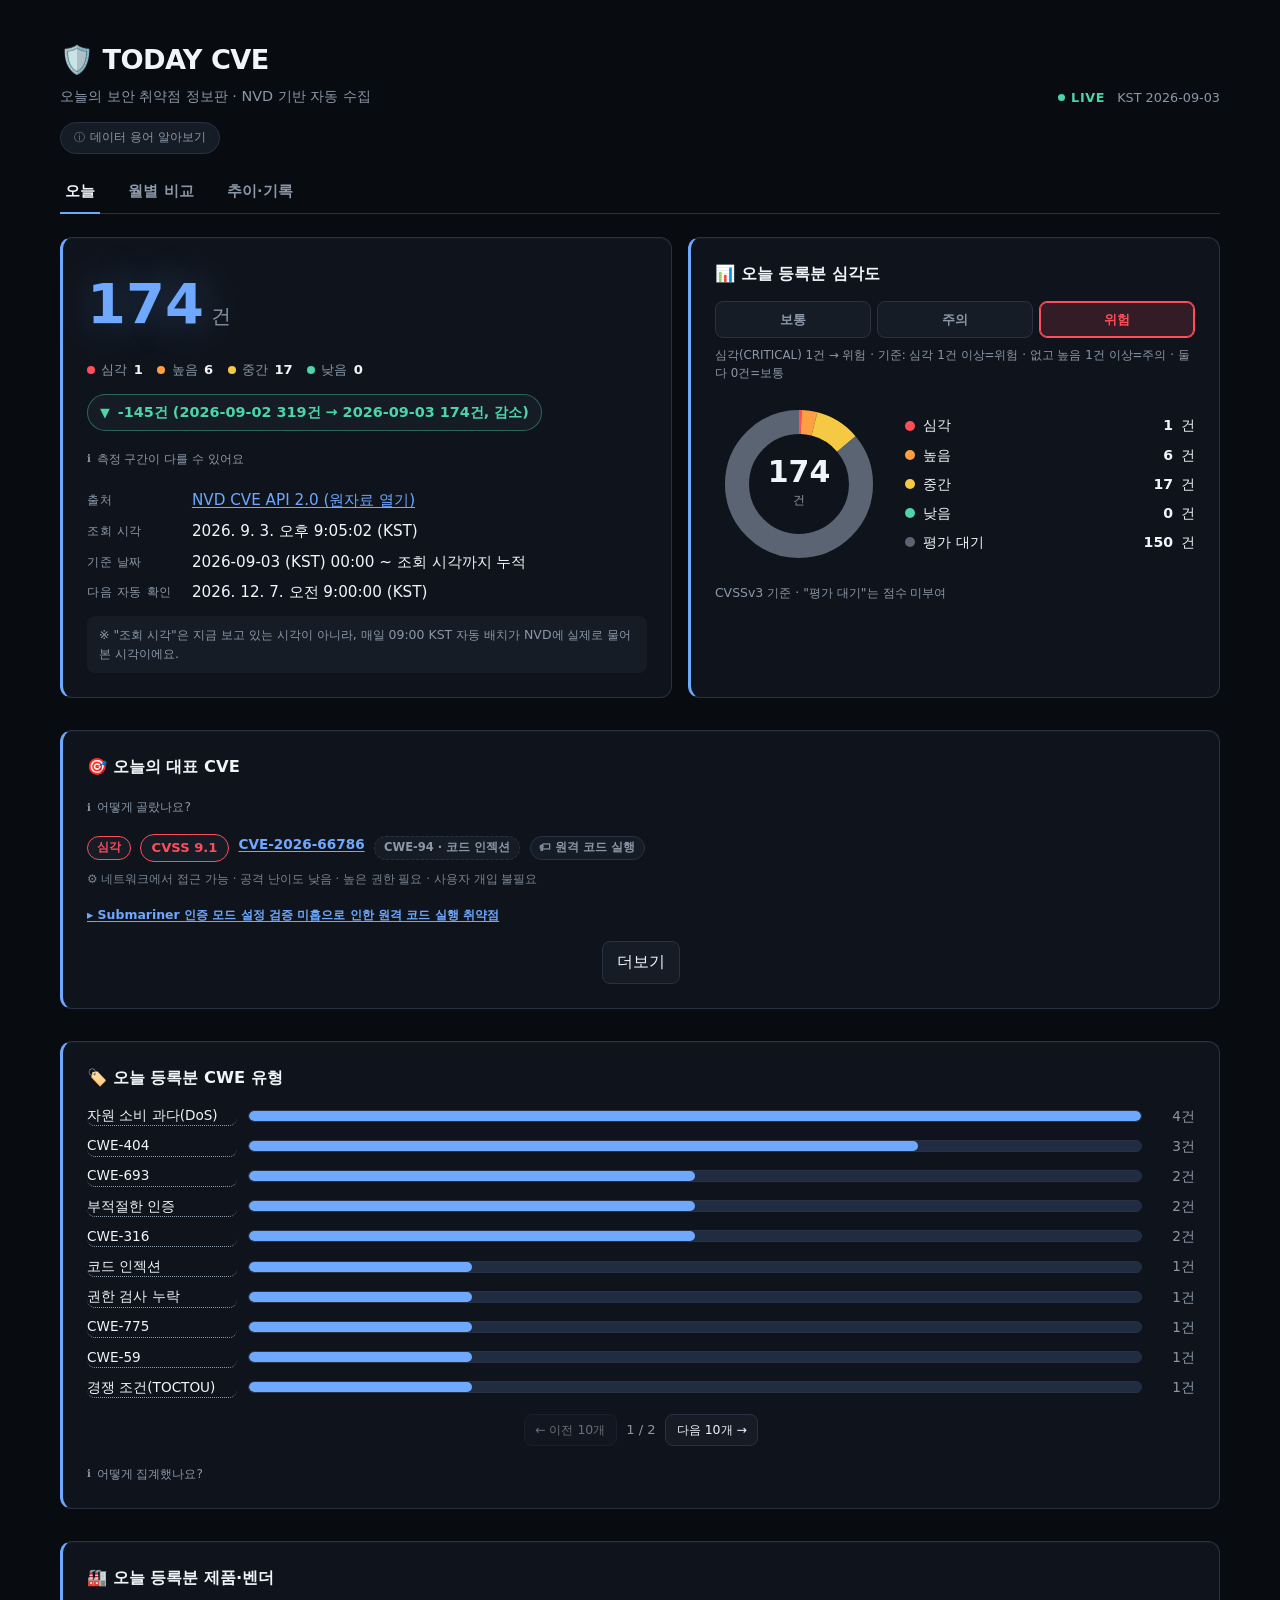
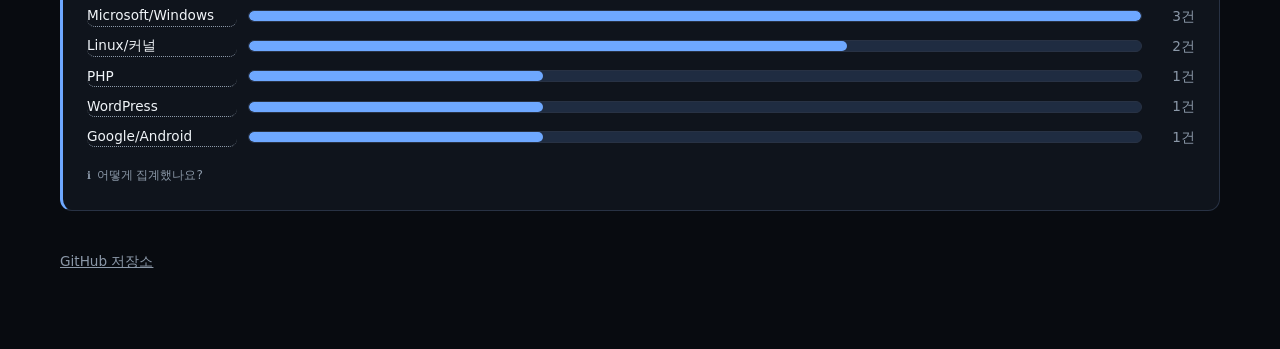
==== commit 07de164a: "design: 용어 설명 그리드화, CVSS 배지 심각도색, AI/원문 시각 구분 - "데이터 용어 알아보기" 내부를 문단 나열 대신 CVE/CVSS/CWE 3열   카드 그리드로" ====
--- a/index.html
+++ b/index.html
@@ -5,7 +5,7 @@
 <meta name="viewport" content="width=device-width, initial-scale=1" />
 <title>오늘의 CVE 정보판</title>
 <link rel="icon" href="data:image/svg+xml,<svg xmlns='http://www.w3.org/2000/svg' viewBox='0 0 100 100'><text y='.9em' font-size='90'>🛡️</text></svg>" />
-<link rel="stylesheet" href="assets/style.css?v=42" />
+<link rel="stylesheet" href="assets/style.css?v=43" />
 </head>
 <body>
 <main class="dashboard">
@@ -23,25 +23,34 @@
     <details class="about-details">
       <summary>데이터 용어 알아보기</summary>
       <div class="glossary">
-        <p>
-          <b>CVE</b>는 소프트웨어에 생긴 "보안 허점"에 매기는 접수번호예요. 나쁜 사람이 악용할 수 있는 구멍이 발견되면
-          전 세계가 같은 걸 가리키도록 <code>CVE-연도-번호</code>를 붙여 등록해요(경찰 사건번호와 비슷해요).
-          미국 정부기관 NVD가 매일 새로 등록되는 CVE를 공개하고, 이 정보판은 그중 오늘(KST) 등록된 개수를 보여줘요.
-        </p>
-        <p>
-          <b>CVSS</b>는 취약점이 얼마나 위험한지 국제 표준으로 매긴 0~10점 점수예요.
-          <b>9.0~10.0=심각</b> · <b>7.0~8.9=높음</b> · <b>4.0~6.9=중간</b> · <b>0.1~3.9=낮음</b>으로 나눠요.
-          "네트워크에서 접근 가능"·"공격 난이도"·"권한 필요 여부"·"사용자 개입 필요 여부" 같은 공격 조건도 이 점수를 매기는 기준이에요
-          — 조건이 쉬울수록(멀리서·권한 없이·클릭 없이 공격 가능) 점수가 높아져요.
-        </p>
-        <p>
-          <b>CWE</b>(Common Weakness Enumeration)는 "SQL 인젝션", "크로스사이트 스크립팅(XSS)"처럼
-          소프트웨어에서 반복적으로 나타나는 <b>결함의 종류</b>에 국제표준화기구 MITRE가 붙인 공식 분류예요.
-          CVE가 "이번에 발견된 이 사건 하나"를 가리키는 사건번호라면, CWE는 그 사건이 <b>어떤 유형의 범죄인지</b>를 가리키는 죄목이라고 보면 비슷해요.
-          이 정보판에서 CWE는 NVD가 각 CVE에 공식적으로 매긴 값을 그대로 가져와, 대표 CVE 카드의 CWE 태그(누르면 설명이 펼쳐져요)와
-          "오늘 등록분 CWE 유형" 집계 차트에 씁니다. AI 해설(해석·발생 원인·방지법)도 이 공식 CWE 값을 근거로 삼아 지어내지 않도록 하고 있어요.
-          유형 키워드(🏷)는 AI 없이 설명 문구를 규칙 매칭한 것으로, 각 태그를 누르면 바로 아래에 뜻이 나와요.
-        </p>
+        <div class="term-card">
+          <h3>CVE</h3>
+          <p>
+            소프트웨어에 생긴 "보안 허점"에 매기는 접수번호예요. 나쁜 사람이 악용할 수 있는 구멍이 발견되면
+            전 세계가 같은 걸 가리키도록 <code>CVE-연도-번호</code>를 붙여 등록해요(경찰 사건번호와 비슷해요).
+            미국 정부기관 NVD가 매일 새로 등록되는 CVE를 공개하고, 이 정보판은 그중 오늘(KST) 등록된 개수를 보여줘요.
+          </p>
+        </div>
+        <div class="term-card">
+          <h3>CVSS</h3>
+          <p>
+            취약점이 얼마나 위험한지 국제 표준으로 매긴 0~10점 점수예요.
+            <b>9.0~10.0=심각</b> · <b>7.0~8.9=높음</b> · <b>4.0~6.9=중간</b> · <b>0.1~3.9=낮음</b>으로 나눠요.
+            "네트워크에서 접근 가능"·"공격 난이도"·"권한 필요 여부"·"사용자 개입 필요 여부" 같은 공격 조건도 이 점수를 매기는 기준이에요
+            — 조건이 쉬울수록(멀리서·권한 없이·클릭 없이 공격 가능) 점수가 높아져요.
+          </p>
+        </div>
+        <div class="term-card">
+          <h3>CWE</h3>
+          <p>
+            (Common Weakness Enumeration) "SQL 인젝션", "크로스사이트 스크립팅(XSS)"처럼
+            소프트웨어에서 반복적으로 나타나는 <b>결함의 종류</b>에 국제표준화기구 MITRE가 붙인 공식 분류예요.
+            CVE가 "이번에 발견된 이 사건 하나"를 가리키는 사건번호라면, CWE는 그 사건이 <b>어떤 유형의 범죄인지</b>를 가리키는 죄목이라고 보면 비슷해요.
+            이 정보판에서 CWE는 NVD가 각 CVE에 공식적으로 매긴 값을 그대로 가져와, 대표 CVE 카드의 CWE 태그(누르면 설명이 펼쳐져요)와
+            "오늘 등록분 CWE 유형" 집계 차트에 씁니다. AI 해설(해석·발생 원인·방지법)도 이 공식 CWE 값을 근거로 삼아 지어내지 않도록 하고 있어요.
+            유형 키워드(🏷)는 AI 없이 설명 문구를 규칙 매칭한 것으로, 각 태그를 누르면 바로 아래에 뜻이 나와요.
+          </p>
+        </div>
       </div>
     </details>
   </header>
@@ -238,6 +247,6 @@
     <p><a href="https://github.com/whiteclover0542/Today_CVE_information" target="_blank" rel="noopener">GitHub 저장소</a></p>
   </footer>
 </main>
-<script src="assets/app.js?v=42"></script>
+<script src="assets/app.js?v=43"></script>
 </body>
 </html>
--- a/assets/style.css
+++ b/assets/style.css
@@ -8,7 +8,7 @@
   --accent: #6ea8ff;
   --accent-soft: rgba(110, 168, 255, 0.16);
   --accent-dim: rgba(110, 168, 255, 0.45);
-  --border: #202936;
+  --border: #283244;
   --stale-bg: #2c2408;
   --stale-text: #f6c945;
   --empty-bg: #2b1414;
@@ -191,16 +191,34 @@
 }
 
 .glossary {
-  max-width: 760px;
+  display: grid;
+  grid-template-columns: repeat(3, 1fr);
+  gap: 0.85rem;
+  margin-top: 0.6rem;
+}
+
+@media (max-width: 720px) {
+  .glossary {
+    grid-template-columns: 1fr;
+  }
+}
+
+.term-card {
   background: var(--card-bg);
   border: 1px solid var(--border);
   border-radius: 10px;
   padding: 1rem 1.15rem;
-  margin-top: 0.5rem;
+}
+
+.term-card h3 {
+  margin: 0 0 0.5rem;
+  font-size: 0.85rem;
+  color: var(--accent);
+  letter-spacing: 0.03em;
 }
 
 .glossary p {
-  margin: 0 0 0.75rem;
+  margin: 0;
   color: var(--muted);
   font-size: 0.85rem;
   line-height: 1.6;
@@ -699,9 +717,9 @@
   font-weight: 800;
   padding: 0.2rem 0.65rem;
   border-radius: 999px;
-  border: 1px solid var(--accent);
-  background: var(--accent-soft);
-  color: var(--accent);
+  border: 1px solid var(--muted);
+  background: var(--card-bg-2);
+  color: var(--muted);
   flex-shrink: 0;
   align-self: center;
   white-space: nowrap;
@@ -881,7 +899,8 @@
 
 .hl-ai-full {
   margin-top: 0.55rem;
-  border-color: rgba(77, 212, 168, 0.27);
+  background: rgba(77, 212, 168, 0.06);
+  border-color: rgba(77, 212, 168, 0.3);
 }
 
 .hl-ai-heading {
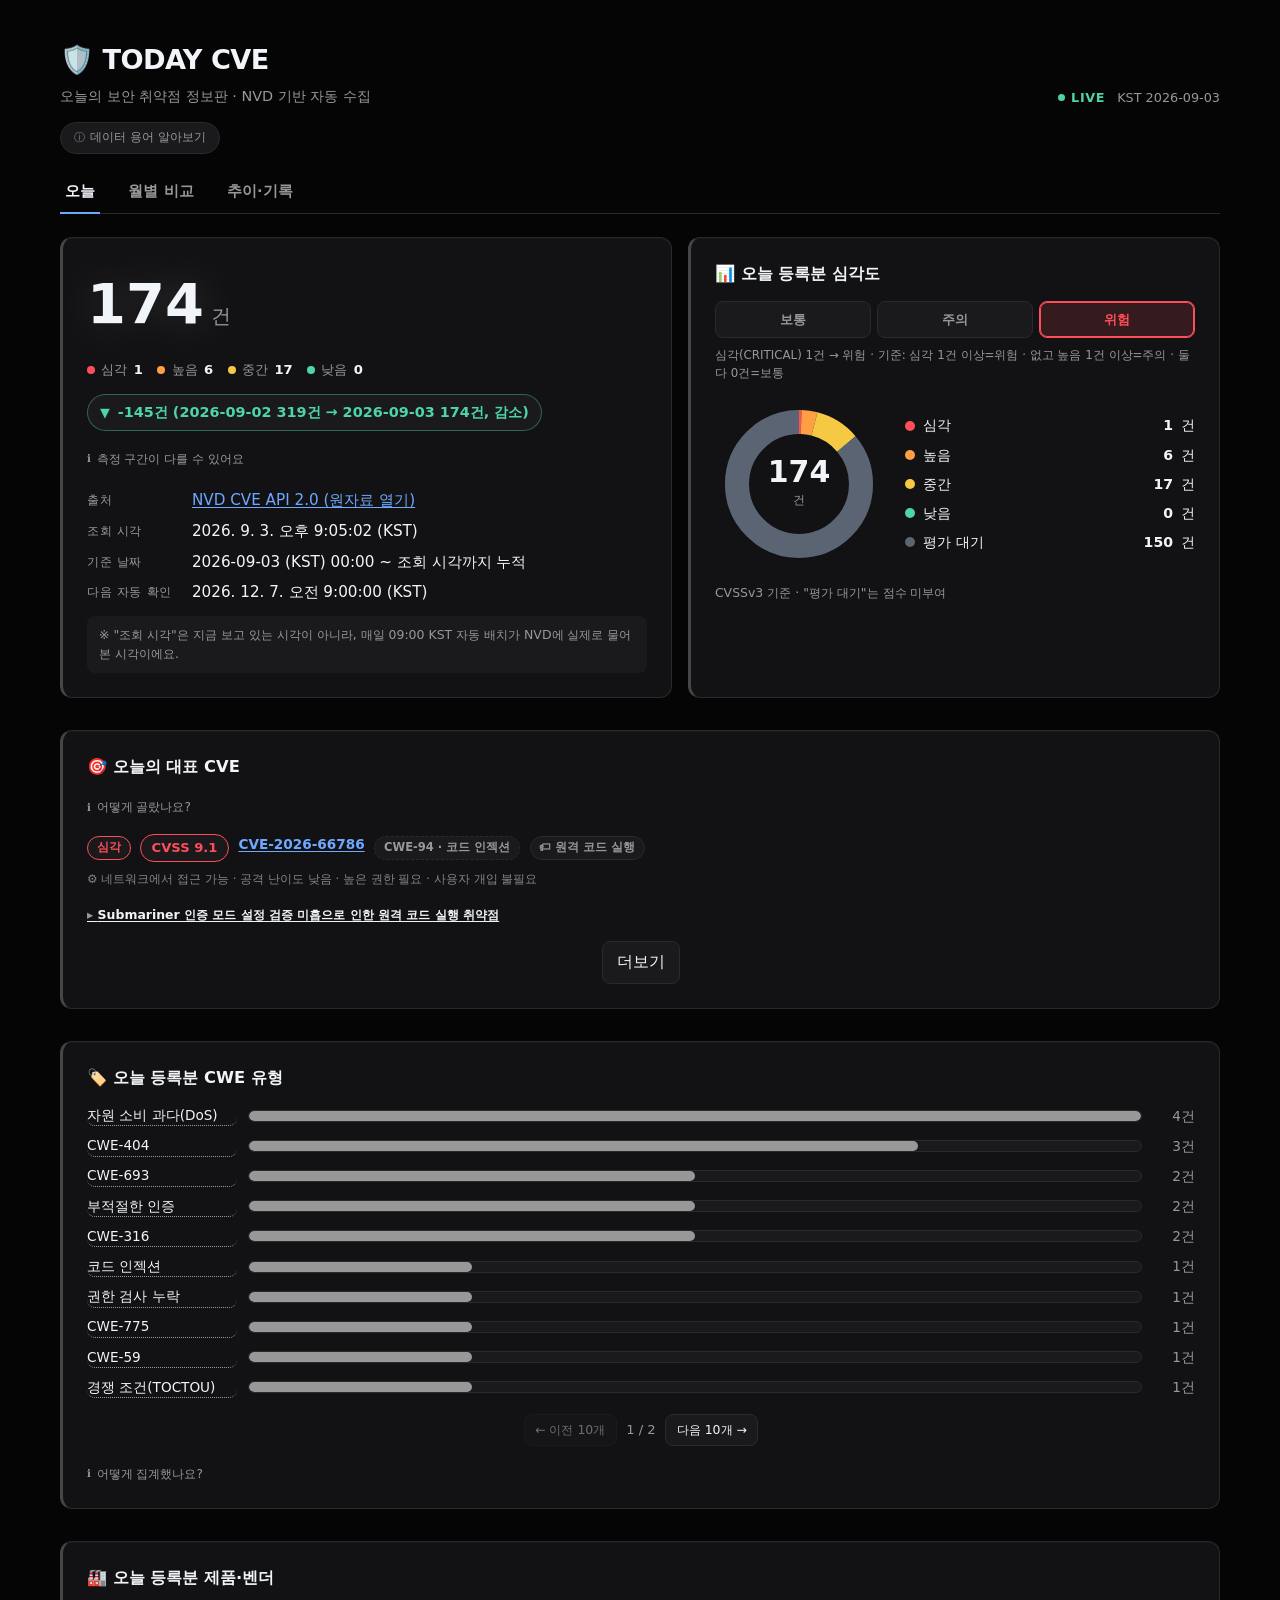
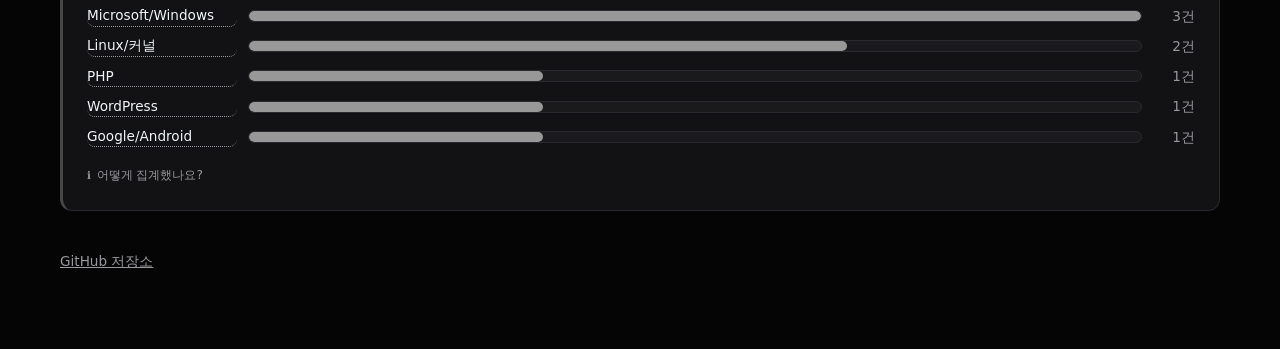
==== commit 986b1b36: "design: 파랑 비중을 줄이고 검정 위주로 재조정 - 배경/카드/테두리에서 남색 기운을 빼 순수 무채색으로 변경   (--bg:#050506, --card-bg:#121214," ====
--- a/index.html
+++ b/index.html
@@ -5,7 +5,7 @@
 <meta name="viewport" content="width=device-width, initial-scale=1" />
 <title>오늘의 CVE 정보판</title>
 <link rel="icon" href="data:image/svg+xml,<svg xmlns='http://www.w3.org/2000/svg' viewBox='0 0 100 100'><text y='.9em' font-size='90'>🛡️</text></svg>" />
-<link rel="stylesheet" href="assets/style.css?v=43" />
+<link rel="stylesheet" href="assets/style.css?v=44" />
 </head>
 <body>
 <main class="dashboard">
@@ -247,6 +247,6 @@
     <p><a href="https://github.com/whiteclover0542/Today_CVE_information" target="_blank" rel="noopener">GitHub 저장소</a></p>
   </footer>
 </main>
-<script src="assets/app.js?v=43"></script>
+<script src="assets/app.js?v=44"></script>
 </body>
 </html>
--- a/assets/style.css
+++ b/assets/style.css
@@ -1,14 +1,13 @@
 :root {
-  /* SOC 대시보드 팔레트 — 검정 한 톤이 아니라 남색이 살짝 도는 다크, UI는 차분한 블루 액센트로 통일 */
-  --bg: #080b10;
-  --card-bg: #0f141c;
-  --card-bg-2: #151c26;
+  /* 검정 위주 다크 테마 — 배경/카드는 파랑기 없는 순수 무채색, 파랑은 링크 등 아주 좁은 곳에만 씀 */
+  --bg: #050506;
+  --card-bg: #121214;
+  --card-bg-2: #1a1a1d;
   --text: #f1f5f9;
-  --muted: #8b98a8;
-  --accent: #6ea8ff;
-  --accent-soft: rgba(110, 168, 255, 0.16);
-  --accent-dim: rgba(110, 168, 255, 0.45);
-  --border: #283244;
+  --muted: #98979c;
+  --edge: rgba(255, 255, 255, 0.22); /* 카드 왼쪽 강조선 등 "칙칙하지 않게"만 쓰는 무채색 하이라이트 */
+  --accent: #6ea8ff; /* 링크·탭 활성 표시 등 정말 눌러야 하는 곳에만 — 배경/큰 면적엔 안 씀 */
+  --border: #2a2a2e;
   --stale-bg: #2c2408;
   --stale-text: #f6c945;
   --empty-bg: #2b1414;
@@ -255,22 +254,13 @@
 .debug-panel {
   background: var(--card-bg);
   border: 1px solid var(--border);
-  border-left: 3px solid var(--accent);
+  border-left: 3px solid var(--edge);
   border-radius: 12px;
   padding: 1.5rem;
   margin-bottom: 2rem;
   box-shadow: 0 1px 0 rgba(255, 255, 255, 0.03) inset;
 }
 
-/* 그래프가 있는 카드는 전부 같은 액센트 강조선으로 통일 */
-#category-card,
-#monthly-category-card,
-#product-card,
-#monthly-product-card,
-.trend-card {
-  border-left-color: var(--accent);
-}
-
 .value-main {
   display: flex;
   align-items: baseline;
@@ -280,9 +270,9 @@
 .value-number {
   font-size: 3.5rem;
   font-weight: 800;
-  color: var(--accent);
+  color: var(--text);
   font-variant-numeric: tabular-nums;
-  text-shadow: 0 0 44px rgba(110, 168, 255, 0.35);
+  text-shadow: 0 0 44px rgba(255, 255, 255, 0.18);
 }
 
 .value-unit {
@@ -606,26 +596,11 @@
   overflow: hidden;
 }
 
-#category-bars .category-bar-track,
-#monthly-category-bars .category-bar-track,
-#product-bars .category-bar-track,
-#monthly-product-bars .category-bar-track {
-  background: var(--accent-soft);
-}
-
 .category-bar-fill {
   display: block;
   height: 100%;
-  background: var(--accent);
+  background: rgba(255, 255, 255, 0.55);
   border-radius: 999px;
-}
-
-/* 막대 색은 전부 보라로 통일 — 길이(=수치)만으로 충분히 비교되니 막대별로 색을 더 쪼개지 않음 */
-#category-bars .category-bar-fill,
-#monthly-category-bars .category-bar-fill,
-#product-bars .category-bar-fill,
-#monthly-product-bars .category-bar-fill {
-  background: var(--accent);
 }
 
 .category-bar-count {
@@ -799,7 +774,7 @@
 
 .hl-details summary {
   cursor: pointer;
-  color: var(--accent);
+  color: var(--text);
   font-size: 0.78rem;
   text-decoration: underline;
   text-underline-offset: 2px;
@@ -826,7 +801,7 @@
 
 .hl-title::before {
   content: "▸ ";
-  color: var(--accent);
+  color: var(--muted);
 }
 
 .hl-title-details[open] > .hl-title::before {
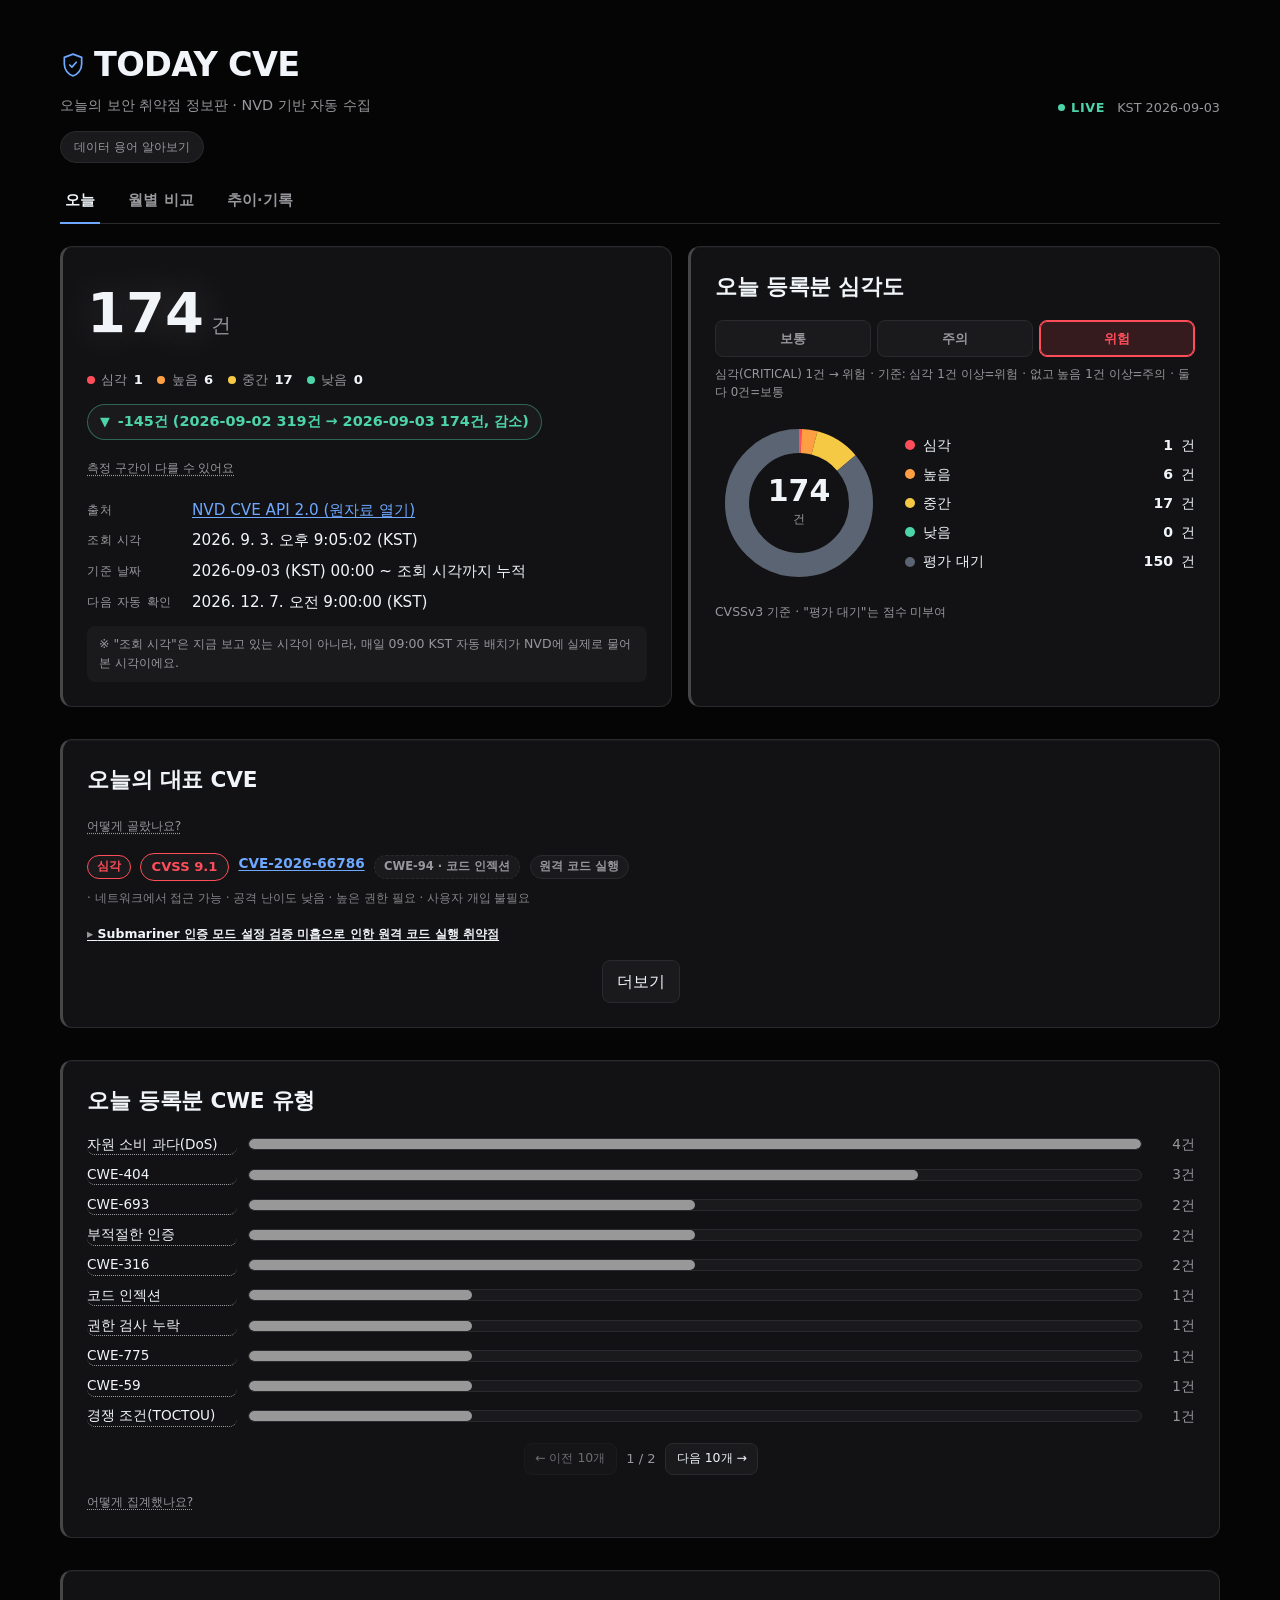
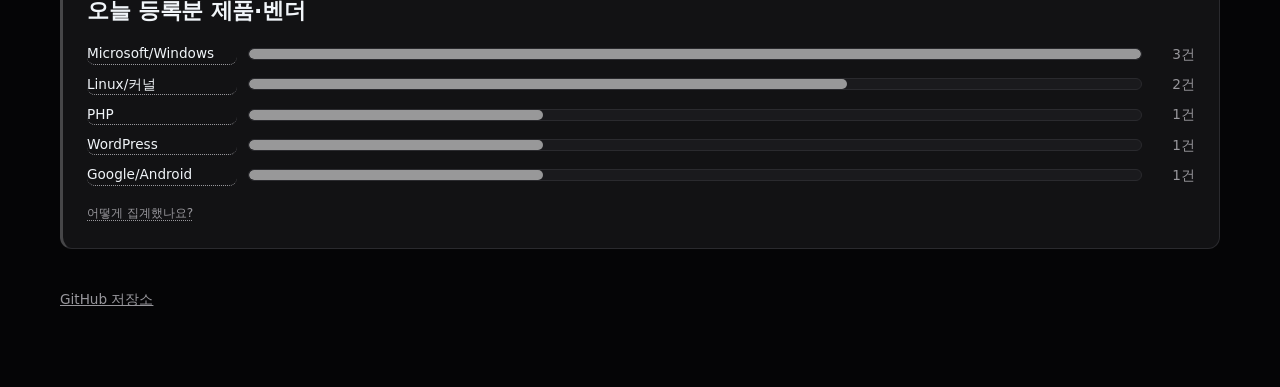
==== commit 4e5e0bde: "design: 제목 크기 키우고 이모지 정리, .gitignore 추가 - 섹션 h2 글자 크기를 1.02rem -> 1.35rem·굵게로 키워 본문과 뚜렷이   구분(h1/ter" ====
--- a/index.html
+++ b/index.html
@@ -4,15 +4,15 @@
 <meta charset="UTF-8" />
 <meta name="viewport" content="width=device-width, initial-scale=1" />
 <title>오늘의 CVE 정보판</title>
-<link rel="icon" href="data:image/svg+xml,<svg xmlns='http://www.w3.org/2000/svg' viewBox='0 0 100 100'><text y='.9em' font-size='90'>🛡️</text></svg>" />
-<link rel="stylesheet" href="assets/style.css?v=44" />
+<link rel="icon" href="data:image/svg+xml,<svg xmlns='http://www.w3.org/2000/svg' viewBox='0 0 24 24'><rect width='24' height='24' rx='5' fill='%23050506'/><path d='M12 3 5 5.7v5.4c0 4.7 3 8.9 7 10 4-1.1 7-5.3 7-10V5.7L12 3Z' fill='none' stroke='%236ea8ff' stroke-width='1.7' stroke-linejoin='round'/><path d='m9 12 2 2 4-4.3' fill='none' stroke='%236ea8ff' stroke-width='1.7' stroke-linecap='round' stroke-linejoin='round'/></svg>" />
+<link rel="stylesheet" href="assets/style.css?v=45" />
 </head>
 <body>
 <main class="dashboard">
   <header>
     <div class="brand-row">
       <div class="brand">
-        <h1>🛡️ TODAY CVE</h1>
+        <h1><svg class="brand-icon" viewBox="0 0 24 24" width="26" height="26" fill="none" aria-hidden="true"><path d="M12 2 4 5v6c0 5.2 3.4 9.9 8 11 4.6-1.1 8-5.8 8-11V5l-8-3Z" stroke="currentColor" stroke-width="1.6" stroke-linejoin="round"/><path d="m9 12 2 2 4-4.5" stroke="currentColor" stroke-width="1.6" stroke-linecap="round" stroke-linejoin="round"/></svg>TODAY CVE</h1>
         <p class="tagline">오늘의 보안 취약점 정보판 · NVD 기반 자동 수집</p>
       </div>
       <div class="live-status">
@@ -48,7 +48,7 @@
             CVE가 "이번에 발견된 이 사건 하나"를 가리키는 사건번호라면, CWE는 그 사건이 <b>어떤 유형의 범죄인지</b>를 가리키는 죄목이라고 보면 비슷해요.
             이 정보판에서 CWE는 NVD가 각 CVE에 공식적으로 매긴 값을 그대로 가져와, 대표 CVE 카드의 CWE 태그(누르면 설명이 펼쳐져요)와
             "오늘 등록분 CWE 유형" 집계 차트에 씁니다. AI 해설(해석·발생 원인·방지법)도 이 공식 CWE 값을 근거로 삼아 지어내지 않도록 하고 있어요.
-            유형 키워드(🏷)는 AI 없이 설명 문구를 규칙 매칭한 것으로, 각 태그를 누르면 바로 아래에 뜻이 나와요.
+            유형 태그는 AI 없이 설명 문구를 규칙 매칭한 것으로, 각 태그를 누르면 바로 아래에 뜻이 나와요.
           </p>
         </div>
       </div>
@@ -90,7 +90,7 @@
     </section>
 
     <section class="severity-card" id="severity-card" hidden>
-      <h2>📊 오늘 등록분 심각도</h2>
+      <h2>오늘 등록분 심각도</h2>
       <div class="risk-meter" id="risk-meter" hidden>
         <div class="risk-meter-track" id="risk-meter-track"></div>
         <p class="risk-meter-caption" id="risk-meter-caption"></p>
@@ -104,7 +104,7 @@
   </div>
 
   <section class="highlights-card" id="highlights-card" hidden>
-    <h2>🎯 오늘의 대표 CVE</h2>
+    <h2>오늘의 대표 CVE</h2>
     <details class="note-details">
       <summary>어떻게 골랐나요?</summary>
       <p class="highlights-note">심각·높음·중간 등급 중 NVD 공식 CWE 분류가 있는 CVE는 전부 보여줘요(해설의 근거가 있어야 해서요). 번역·CVSS 등은 원자료 그대로, "AI 해설"은 그 CWE 분류를 참고해 AI가 생성한 해석·원인·방지법이라 참고용으로만 봐 주세요.</p>
@@ -130,7 +130,7 @@
   </section>
 
   <section class="category-card" id="category-card" hidden>
-    <h2>🏷️ 오늘 등록분 CWE 유형</h2>
+    <h2>오늘 등록분 CWE 유형</h2>
     <ul class="category-bars" id="category-bars"></ul>
     <div class="bar-pagination" id="category-pagination" hidden>
       <button type="button" id="category-prev">← 이전 10개</button>
@@ -144,7 +144,7 @@
   </section>
 
   <section class="category-card" id="product-card" hidden>
-    <h2>🏭 오늘 등록분 제품·벤더</h2>
+    <h2>오늘 등록분 제품·벤더</h2>
     <ul class="category-bars" id="product-bars"></ul>
     <div class="bar-pagination" id="product-pagination" hidden>
       <button type="button" id="product-prev">← 이전 10개</button>
@@ -161,7 +161,7 @@
   <div class="tab-panel" data-tab-panel="monthly" role="tabpanel" hidden>
   <section class="category-card" id="monthly-category-card" hidden>
     <div class="category-card-header">
-      <h2>📅 월별 CWE 유형 비교</h2>
+      <h2>월별 CWE 유형 비교</h2>
       <select id="month-select" class="month-select" aria-label="기준 월 선택"></select>
     </div>
     <p class="monthly-total" id="monthly-category-total"></p>
@@ -179,7 +179,7 @@
 
   <section class="category-card" id="monthly-product-card" hidden>
     <div class="category-card-header">
-      <h2>📅 월별 제품·벤더 비교</h2>
+      <h2>월별 제품·벤더 비교</h2>
       <select id="month-product-select" class="month-select" aria-label="기준 월 선택"></select>
     </div>
     <p class="monthly-total" id="monthly-product-total"></p>
@@ -199,7 +199,7 @@
   <div class="tab-panel" data-tab-panel="trend" role="tabpanel" hidden>
   <div class="grid-2">
     <section class="trend-card">
-      <h2>📈 최근 추이</h2>
+      <h2>최근 추이</h2>
       <div class="trend-stats" id="trend-stats" hidden>
         <div class="stat"><span class="stat-label">일평균</span><span class="stat-value" id="stat-avg">-</span></div>
         <div class="stat"><span class="stat-label">최고</span><span class="stat-value" id="stat-max">-</span></div>
@@ -216,7 +216,7 @@
     </section>
 
     <section class="history-card">
-      <h2>🗓️ 날짜별 기록 <span class="tz-note">(KST)</span></h2>
+      <h2>날짜별 기록 <span class="tz-note">(KST)</span></h2>
       <table id="history-table">
         <thead><tr><th>날짜</th><th>건수</th><th>조회 시각(UTC)</th></tr></thead>
         <tbody id="history-body"></tbody>
@@ -231,7 +231,7 @@
   </div>
 
   <section id="debug-panel" class="debug-panel" hidden>
-    <h2>🧪 장애 시연 (?debug=1)</h2>
+    <h2>장애 시연 (?debug=1)</h2>
     <p>버튼으로 실패 5종을 재현합니다. 값 유지·복구를 확인하세요.</p>
     <div class="debug-buttons">
       <button data-simulate="timeout">timeout 재현</button>
@@ -247,6 +247,6 @@
     <p><a href="https://github.com/whiteclover0542/Today_CVE_information" target="_blank" rel="noopener">GitHub 저장소</a></p>
   </footer>
 </main>
-<script src="assets/app.js?v=44"></script>
+<script src="assets/app.js?v=45"></script>
 </body>
 </html>
--- a/assets/style.css
+++ b/assets/style.css
@@ -102,9 +102,18 @@
 }
 
 header h1 {
-  font-size: 1.7rem;
+  display: flex;
+  align-items: center;
+  gap: 0.5rem;
+  font-size: 2.1rem;
+  font-weight: 800;
   margin: 0 0 0.3rem;
   letter-spacing: -0.02em;
+}
+
+.brand-icon {
+  color: var(--accent);
+  flex-shrink: 0;
 }
 
 .tagline {
@@ -170,12 +179,6 @@
   transition: color 0.15s ease, border-color 0.15s ease;
 }
 
-.about-details summary::before {
-  content: "ⓘ";
-  font-size: 0.85em;
-  opacity: 0.8;
-}
-
 .about-details summary::-webkit-details-marker { display: none; }
 
 .about-details summary:hover {
@@ -211,9 +214,10 @@
 
 .term-card h3 {
   margin: 0 0 0.5rem;
-  font-size: 0.85rem;
-  color: var(--accent);
-  letter-spacing: 0.03em;
+  font-size: 1rem;
+  font-weight: 700;
+  color: var(--text);
+  letter-spacing: 0.02em;
 }
 
 .glossary p {
@@ -396,8 +400,10 @@
 .history-card h2,
 .debug-panel h2 {
   margin-top: 0;
-  margin-bottom: 0.9rem;
-  font-size: 1.02rem;
+  margin-bottom: 1rem;
+  font-size: 1.35rem;
+  font-weight: 700;
+  letter-spacing: -0.01em;
 }
 
 .category-card-header {
@@ -631,11 +637,9 @@
   display: inline-flex;
   align-items: center;
   gap: 0.35rem;
-}
-
-.note-details summary::before {
-  content: "ℹ️";
-  font-size: 0.85em;
+  text-decoration: underline;
+  text-decoration-style: dotted;
+  text-underline-offset: 3px;
 }
 
 .note-details summary::-webkit-details-marker { display: none; }
@@ -731,10 +735,6 @@
   border-color: var(--accent);
 }
 
-.hl-category::before {
-  content: "🏷 ";
-}
-
 .hl-category-static {
   cursor: default;
 }
@@ -764,7 +764,7 @@
 }
 
 .hl-cvss-plain::before {
-  content: "⚙ ";
+  content: "· ";
 }
 
 .hl-details {
@@ -922,8 +922,9 @@
 
 .highlights-secondary h3 {
   margin: 0 0 0.4rem;
-  font-size: 0.88rem;
-  color: var(--muted);
+  font-size: 1.05rem;
+  font-weight: 700;
+  color: var(--text);
 }
 
 .highlights-secondary .note-details {
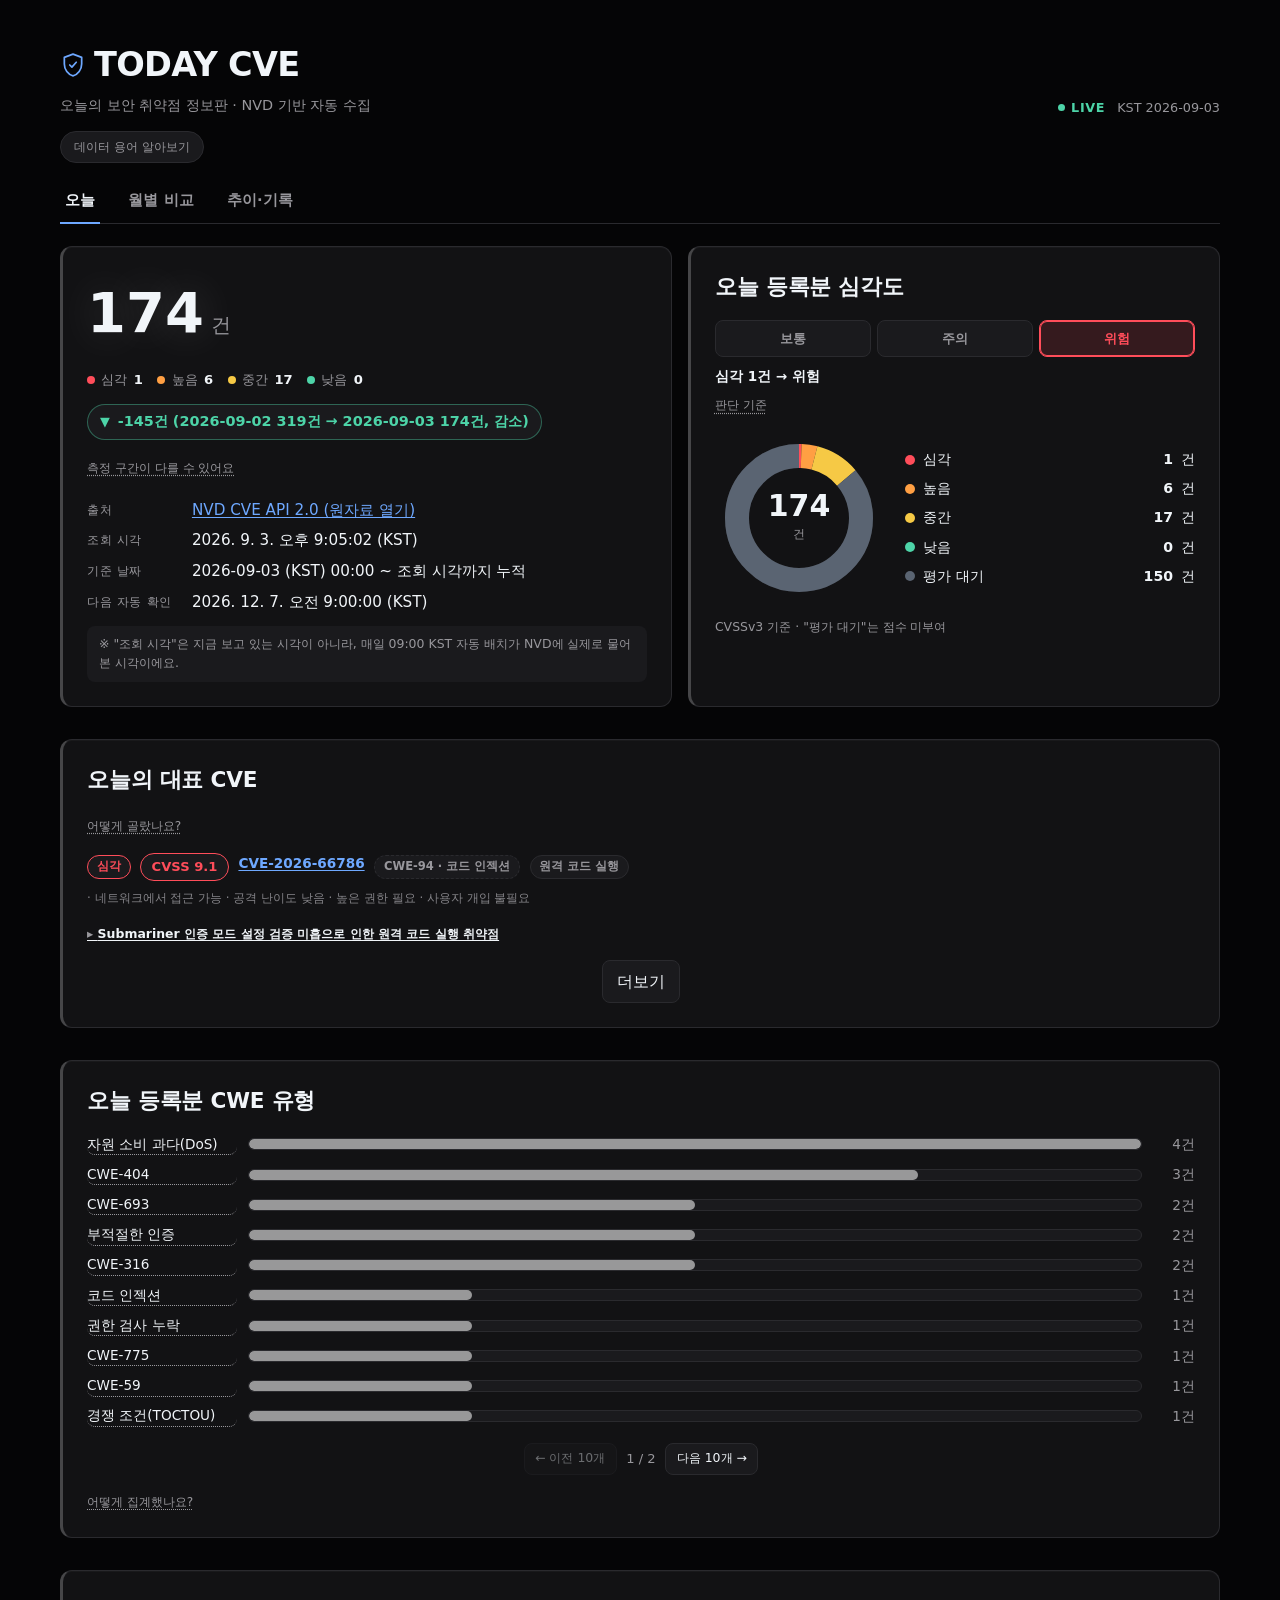
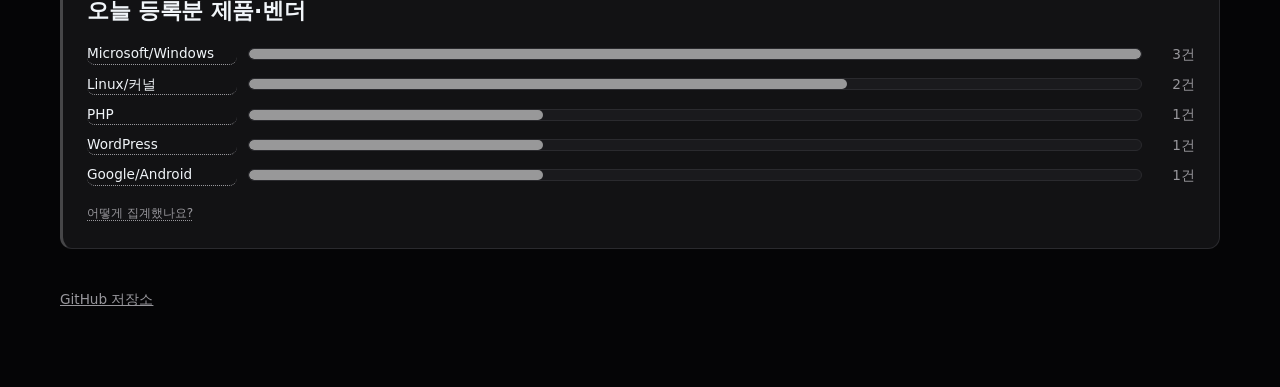
==== commit 448ab601: "fix: 위험도 판단 캡션 줄바꿈 정리 "심각(CRITICAL) 1건 → 위험 · 기준: 심각 1건 이상=위험 · 없고 높음 1건 이상=주의 · 둘 다 0건=보통"처럼 한 문장에 " ====
--- a/index.html
+++ b/index.html
@@ -5,7 +5,7 @@
 <meta name="viewport" content="width=device-width, initial-scale=1" />
 <title>오늘의 CVE 정보판</title>
 <link rel="icon" href="data:image/svg+xml,<svg xmlns='http://www.w3.org/2000/svg' viewBox='0 0 24 24'><rect width='24' height='24' rx='5' fill='%23050506'/><path d='M12 3 5 5.7v5.4c0 4.7 3 8.9 7 10 4-1.1 7-5.3 7-10V5.7L12 3Z' fill='none' stroke='%236ea8ff' stroke-width='1.7' stroke-linejoin='round'/><path d='m9 12 2 2 4-4.3' fill='none' stroke='%236ea8ff' stroke-width='1.7' stroke-linecap='round' stroke-linejoin='round'/></svg>" />
-<link rel="stylesheet" href="assets/style.css?v=45" />
+<link rel="stylesheet" href="assets/style.css?v=46" />
 </head>
 <body>
 <main class="dashboard">
@@ -94,6 +94,10 @@
       <div class="risk-meter" id="risk-meter" hidden>
         <div class="risk-meter-track" id="risk-meter-track"></div>
         <p class="risk-meter-caption" id="risk-meter-caption"></p>
+        <details class="note-details">
+          <summary>판단 기준</summary>
+          <p class="risk-meter-rule">심각 1건 이상이면 위험, 심각은 없고 높음이 1건 이상이면 주의, 둘 다 0건이면 보통이에요.</p>
+        </details>
       </div>
       <div class="severity-visual">
         <div id="severity-donut" class="severity-donut"></div>
@@ -247,6 +251,6 @@
     <p><a href="https://github.com/whiteclover0542/Today_CVE_information" target="_blank" rel="noopener">GitHub 저장소</a></p>
   </footer>
 </main>
-<script src="assets/app.js?v=45"></script>
+<script src="assets/app.js?v=46"></script>
 </body>
 </html>
--- a/assets/style.css
+++ b/assets/style.css
@@ -474,9 +474,21 @@
 }
 
 .risk-meter-caption {
-  color: var(--muted);
-  font-size: 0.74rem;
-  margin: 0.55rem 0 0;
+  color: var(--text);
+  font-size: 0.85rem;
+  font-weight: 600;
+  margin: 0.6rem 0 0;
+  line-height: 1.4;
+}
+
+.risk-meter .note-details {
+  margin-top: 0.4rem;
+}
+
+.risk-meter-rule {
+  margin: 0;
+  color: var(--muted);
+  font-size: 0.78rem;
   line-height: 1.5;
 }
 
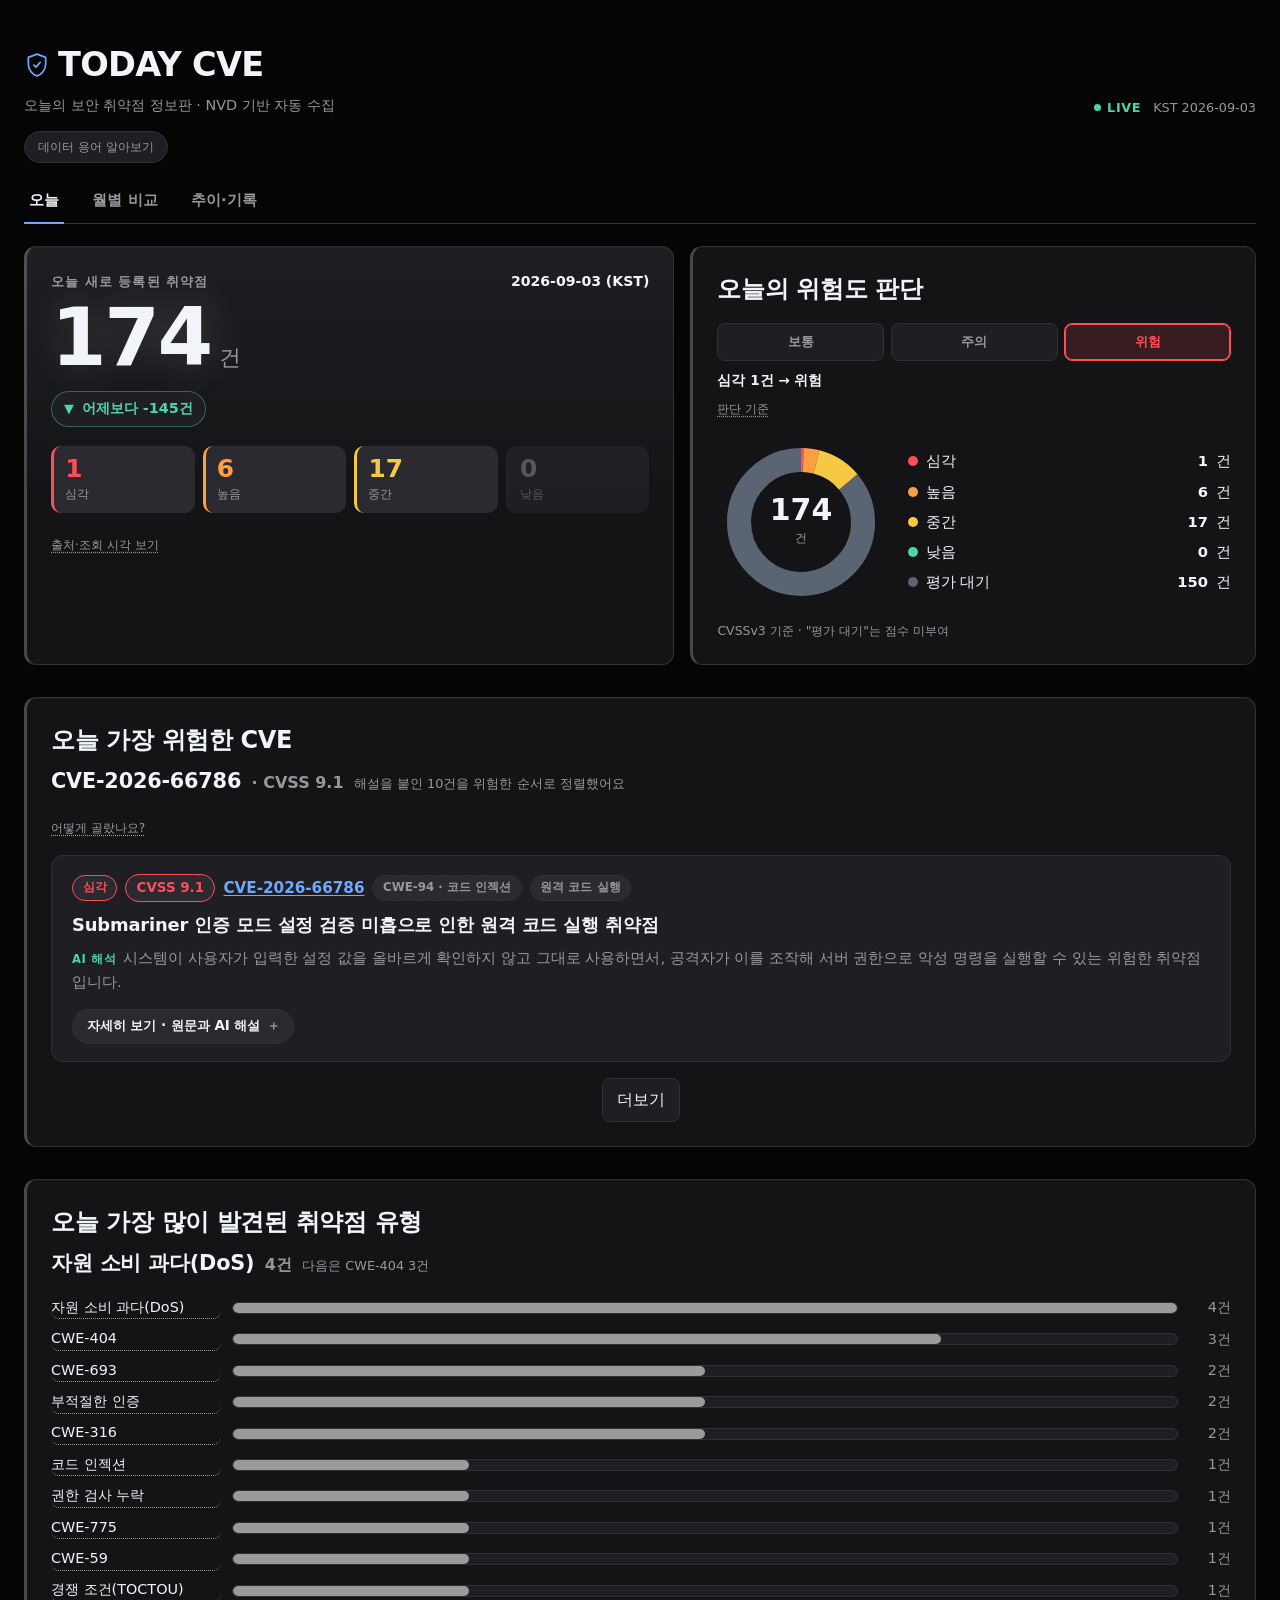
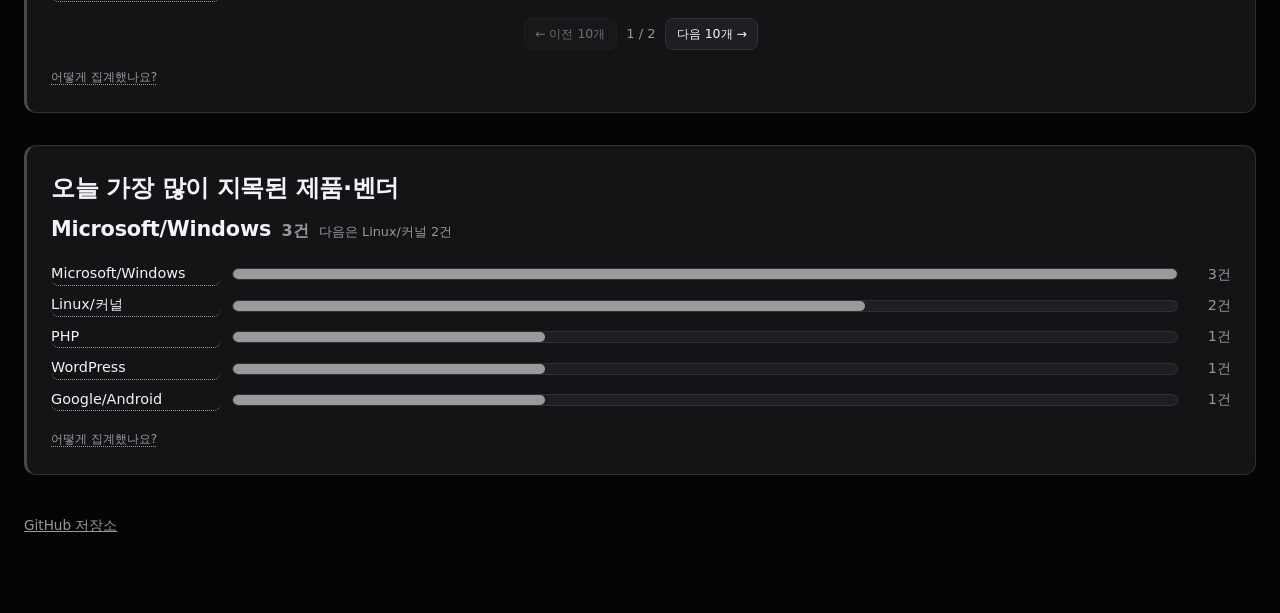
==== commit a7113e5c: "design: 정보 위계 재정리 — 첫 화면 덜어내고, 카드 접고, 차트가 결론을 말하게 "정보는 좋은데 정보 위계가 약하다"는 UI 검토 의견을 반영했다. 기능을 더하지 않고 빼" ====
--- a/index.html
+++ b/index.html
@@ -5,7 +5,7 @@
 <meta name="viewport" content="width=device-width, initial-scale=1" />
 <title>오늘의 CVE 정보판</title>
 <link rel="icon" href="data:image/svg+xml,<svg xmlns='http://www.w3.org/2000/svg' viewBox='0 0 24 24'><rect width='24' height='24' rx='5' fill='%23050506'/><path d='M12 3 5 5.7v5.4c0 4.7 3 8.9 7 10 4-1.1 7-5.3 7-10V5.7L12 3Z' fill='none' stroke='%236ea8ff' stroke-width='1.7' stroke-linejoin='round'/><path d='m9 12 2 2 4-4.3' fill='none' stroke='%236ea8ff' stroke-width='1.7' stroke-linecap='round' stroke-linejoin='round'/></svg>" />
-<link rel="stylesheet" href="assets/style.css?v=46" />
+<link rel="stylesheet" href="assets/style.css?v=47" />
 </head>
 <body>
 <main class="dashboard">
@@ -66,31 +66,38 @@
   <div class="tab-panel" data-tab-panel="today" role="tabpanel">
   <div class="grid-2">
     <section class="value-card">
+      <div class="value-eyebrow">
+        <span>오늘 새로 등록된 취약점</span>
+        <span class="value-date" id="value-date">-</span>
+      </div>
       <div class="value-main">
         <span class="value-number" id="value-number">—</span>
         <span class="value-unit" id="value-unit"></span>
       </div>
-      <ul class="value-severity-row" id="value-severity-row" hidden></ul>
       <div class="compare-inline" id="compare-card" hidden>
         <span class="compare-arrow" id="compare-arrow"></span>
         <span id="compare-text">-</span>
       </div>
-      <details class="note-details compare-window-note" id="compare-window-note" hidden>
-        <summary>측정 구간이 다를 수 있어요</summary>
-        <p id="compare-window-caveat"></p>
-        <ul class="compare-window-times" id="compare-window-times"></ul>
+      <ul class="value-severity-row" id="value-severity-row" hidden></ul>
+      <details class="note-details value-meta-details">
+        <summary>출처·조회 시각 보기</summary>
+        <dl class="meta">
+          <div><dt>출처</dt><dd><a id="source-link" href="#" target="_blank" rel="noopener">NVD CVE API 2.0 (원자료 열기)</a></dd></div>
+          <div><dt>조회 시각</dt><dd id="queried-at">-</dd></div>
+          <div><dt>기준 날짜</dt><dd id="record-date">-</dd></div>
+          <div><dt>다음 자동 확인</dt><dd id="next-check">-</dd></div>
+        </dl>
+        <p class="refresh-note">※ "조회 시각"은 지금 보고 있는 시각이 아니라, 매일 09:00 KST 자동 배치가 NVD에 실제로 물어본 시각이에요.</p>
+        <div class="compare-window-note" id="compare-window-note" hidden>
+          <p class="compare-detail" id="compare-detail"></p>
+          <p id="compare-window-caveat"></p>
+          <ul class="compare-window-times" id="compare-window-times"></ul>
+        </div>
       </details>
-      <dl class="meta">
-        <div><dt>출처</dt><dd><a id="source-link" href="#" target="_blank" rel="noopener">NVD CVE API 2.0 (원자료 열기)</a></dd></div>
-        <div><dt>조회 시각</dt><dd id="queried-at">-</dd></div>
-        <div><dt>기준 날짜</dt><dd id="record-date">-</dd></div>
-        <div><dt>다음 자동 확인</dt><dd id="next-check">-</dd></div>
-      </dl>
-      <p class="refresh-note">※ "조회 시각"은 지금 보고 있는 시각이 아니라, 매일 09:00 KST 자동 배치가 NVD에 실제로 물어본 시각이에요.</p>
     </section>
 
     <section class="severity-card" id="severity-card" hidden>
-      <h2>오늘 등록분 심각도</h2>
+      <h2>오늘의 위험도 판단</h2>
       <div class="risk-meter" id="risk-meter" hidden>
         <div class="risk-meter-track" id="risk-meter-track"></div>
         <p class="risk-meter-caption" id="risk-meter-caption"></p>
@@ -108,7 +115,8 @@
   </div>
 
   <section class="highlights-card" id="highlights-card" hidden>
-    <h2>오늘의 대표 CVE</h2>
+    <h2>오늘 가장 위험한 CVE</h2>
+    <p class="card-lead" id="highlights-lead" hidden></p>
     <details class="note-details">
       <summary>어떻게 골랐나요?</summary>
       <p class="highlights-note">심각·높음·중간 등급 중 NVD 공식 CWE 분류가 있는 CVE는 전부 보여줘요(해설의 근거가 있어야 해서요). 번역·CVSS 등은 원자료 그대로, "AI 해설"은 그 CWE 분류를 참고해 AI가 생성한 해석·원인·방지법이라 참고용으로만 봐 주세요.</p>
@@ -134,7 +142,8 @@
   </section>
 
   <section class="category-card" id="category-card" hidden>
-    <h2>오늘 등록분 CWE 유형</h2>
+    <h2>오늘 가장 많이 발견된 취약점 유형</h2>
+    <p class="card-lead" id="category-lead" hidden></p>
     <ul class="category-bars" id="category-bars"></ul>
     <div class="bar-pagination" id="category-pagination" hidden>
       <button type="button" id="category-prev">← 이전 10개</button>
@@ -148,7 +157,8 @@
   </section>
 
   <section class="category-card" id="product-card" hidden>
-    <h2>오늘 등록분 제품·벤더</h2>
+    <h2>오늘 가장 많이 지목된 제품·벤더</h2>
+    <p class="card-lead" id="product-lead" hidden></p>
     <ul class="category-bars" id="product-bars"></ul>
     <div class="bar-pagination" id="product-pagination" hidden>
       <button type="button" id="product-prev">← 이전 10개</button>
@@ -204,6 +214,7 @@
   <div class="grid-2">
     <section class="trend-card">
       <h2>최근 추이</h2>
+      <p class="card-lead" id="trend-lead" hidden></p>
       <div class="trend-stats" id="trend-stats" hidden>
         <div class="stat"><span class="stat-label">일평균</span><span class="stat-value" id="stat-avg">-</span></div>
         <div class="stat"><span class="stat-label">최고</span><span class="stat-value" id="stat-max">-</span></div>
@@ -251,6 +262,6 @@
     <p><a href="https://github.com/whiteclover0542/Today_CVE_information" target="_blank" rel="noopener">GitHub 저장소</a></p>
   </footer>
 </main>
-<script src="assets/app.js?v=46"></script>
+<script src="assets/app.js?v=47"></script>
 </body>
 </html>
--- a/assets/style.css
+++ b/assets/style.css
@@ -1,13 +1,15 @@
 :root {
-  /* 검정 위주 다크 테마 — 배경/카드는 파랑기 없는 순수 무채색, 파랑은 링크 등 아주 좁은 곳에만 씀 */
+  /* 검정 위주 다크 테마 — 배경/카드는 파랑기 없는 순수 무채색, 파랑은 링크 등 아주 좁은 곳에만 씀.
+     바닥 → 카드 → 카드 안쪽 → 강조 순으로 명도를 4단계로 벌려 화면이 평평해 보이지 않게 함. */
   --bg: #050506;
-  --card-bg: #121214;
-  --card-bg-2: #1a1a1d;
+  --card-bg: #141417;
+  --card-bg-2: #1f1f23;
+  --card-hi: #2a2a30;
   --text: #f1f5f9;
   --muted: #98979c;
   --edge: rgba(255, 255, 255, 0.22); /* 카드 왼쪽 강조선 등 "칙칙하지 않게"만 쓰는 무채색 하이라이트 */
   --accent: #6ea8ff; /* 링크·탭 활성 표시 등 정말 눌러야 하는 곳에만 — 배경/큰 면적엔 안 씀 */
-  --border: #2a2a2e;
+  --border: #303036;
   --stale-bg: #2c2408;
   --stale-text: #f6c945;
   --empty-bg: #2b1414;
@@ -26,6 +28,13 @@
 
 [hidden] { display: none !important; }
 
+/* 넓은 모니터에서 전체가 작아 보인다는 피드백 — rem 기준값만 키워 화면 전체를 한 번에 확대 */
+html { font-size: 16px; }
+
+@media (min-width: 1500px) {
+  html { font-size: 17.5px; }
+}
+
 body {
   margin: 0;
   background: var(--bg);
@@ -35,9 +44,9 @@
 }
 
 .dashboard {
-  max-width: 1200px;
+  max-width: 1280px;
   margin: 0 auto;
-  padding: 2.5rem 1.25rem 4rem;
+  padding: 2.5rem 1.5rem 4rem;
 }
 
 /* 오늘 / 월별 비교 / 추이·기록 구역 전환 — 쭉 나열하지 않고 필요한 구역만 보여줌 */
@@ -265,27 +274,62 @@
   box-shadow: 0 1px 0 rgba(255, 255, 255, 0.03) inset;
 }
 
+/* 첫 화면의 주인공은 "오늘 몇 건인가" 하나 — 출처·조회 시각 같은 주변 정보는 아래 접힌 영역으로 내렸다 */
+.value-card {
+  display: flex;
+  flex-direction: column;
+  background: linear-gradient(180deg, var(--card-bg-2) 0%, var(--card-bg) 60%);
+}
+
+.value-eyebrow {
+  display: flex;
+  flex-wrap: wrap;
+  align-items: baseline;
+  justify-content: space-between;
+  gap: 0.4rem 0.8rem;
+  color: var(--muted);
+  font-size: 0.82rem;
+  font-weight: 600;
+  letter-spacing: 0.08em;
+}
+
+.value-date {
+  color: var(--text);
+  font-size: 0.88rem;
+  font-weight: 700;
+  letter-spacing: 0;
+  font-variant-numeric: tabular-nums;
+}
+
 .value-main {
   display: flex;
   align-items: baseline;
-  gap: 0.45rem;
+  gap: 0.5rem;
+  margin-top: 0.2rem;
 }
 
 .value-number {
-  font-size: 3.5rem;
+  font-size: 5rem;
+  line-height: 1.05;
   font-weight: 800;
   color: var(--text);
   font-variant-numeric: tabular-nums;
+  letter-spacing: -0.03em;
   text-shadow: 0 0 44px rgba(255, 255, 255, 0.18);
 }
 
 .value-unit {
-  font-size: 1.25rem;
-  color: var(--muted);
+  font-size: 1.4rem;
+  color: var(--muted);
+}
+
+/* .note-details의 margin-top(0.9rem)을 덮어쓰려고 선택자를 한 단계 더 줌 */
+.value-card .value-meta-details {
+  margin-top: 1.15rem;
 }
 
 .meta {
-  margin: 1.25rem 0 0;
+  margin: 0.6rem 0 0;
   display: grid;
   grid-template-columns: auto 1fr;
   gap: 0.5rem 1.25rem;
@@ -325,40 +369,54 @@
   line-height: 1.5;
 }
 
+/* 숫자 174 다음으로 읽혀야 하는 정보 — 그래서 옆 카드 도넛을 안 봐도 여기서 심각도가 끝나게 타일로 세움 */
 .value-severity-row {
-  display: flex;
-  flex-wrap: wrap;
-  gap: 0.4rem 0.9rem;
+  display: grid;
+  grid-template-columns: repeat(4, 1fr);
+  gap: 0.5rem;
   list-style: none;
-  margin: 0.9rem 0 0;
+  margin: 1.15rem 0 0;
   padding: 0;
-  font-size: 0.82rem;
-  color: var(--muted);
-}
-
-.value-severity-row li {
-  display: flex;
-  align-items: center;
-  gap: 0.4rem;
-}
-
-.value-severity-row .dot {
-  width: 8px;
-  height: 8px;
-  border-radius: 50%;
-  flex-shrink: 0;
-}
-
-.value-severity-row b {
-  color: var(--text);
+}
+
+.sev-tile {
+  display: flex;
+  flex-direction: column;
+  gap: 0.1rem;
+  padding: 0.6rem 0.7rem;
+  border-radius: 10px;
+  background: var(--card-hi);
+  border-left: 3px solid var(--tile-color);
+}
+
+.sev-count {
+  font-size: 1.55rem;
+  line-height: 1.15;
+  font-weight: 800;
+  color: var(--tile-color);
   font-variant-numeric: tabular-nums;
+}
+
+.sev-label {
+  font-size: 0.76rem;
+  color: var(--muted);
+}
+
+.sev-tile.is-zero {
+  opacity: 0.5;
+  border-left-color: var(--border);
+}
+
+.sev-tile.is-zero .sev-count {
+  color: var(--muted);
 }
 
 .compare-inline {
   display: inline-flex;
   align-items: center;
   gap: 0.5rem;
-  margin-top: 0.9rem;
+  margin-top: 0.7rem;
+  align-self: flex-start;
   padding: 0.4rem 0.75rem;
   border-radius: 999px;
   font-size: 0.9rem;
@@ -373,11 +431,24 @@
 
 .compare-arrow { font-size: 0.8rem; }
 
+.compare-window-note {
+  margin-top: 0.9rem;
+  padding-top: 0.9rem;
+  border-top: 1px solid var(--border);
+}
+
 .compare-window-note p {
   margin: 0;
   color: var(--muted);
   font-size: 0.76rem;
   line-height: 1.5;
+}
+
+.compare-detail {
+  color: var(--text) !important;
+  font-size: 0.84rem !important;
+  font-weight: 600;
+  margin-bottom: 0.35rem !important;
 }
 
 .compare-window-times {
@@ -401,9 +472,9 @@
 .debug-panel h2 {
   margin-top: 0;
   margin-bottom: 1rem;
-  font-size: 1.35rem;
-  font-weight: 700;
-  letter-spacing: -0.01em;
+  font-size: 1.5rem;
+  font-weight: 700;
+  letter-spacing: -0.015em;
 }
 
 .category-card-header {
@@ -508,7 +579,7 @@
   display: flex;
   flex-direction: column;
   gap: 0.5rem;
-  font-size: 0.88rem;
+  font-size: 0.92rem;
   flex: 1;
   min-width: 140px;
 }
@@ -549,11 +620,11 @@
   flex-wrap: wrap;
   align-items: center;
   gap: 0.7rem;
-  font-size: 0.85rem;
+  font-size: 0.9rem;
 }
 
 .category-bar-label {
-  width: 150px;
+  width: 170px;
   flex-shrink: 0;
   text-align: left;
   background: none;
@@ -660,11 +731,31 @@
 
 .note-details[open] summary { color: var(--text); margin-bottom: 0.6rem; }
 
+/* 차트 제목 바로 밑에서 "그래서 1위가 뭔데"를 먼저 말해주는 줄 — 막대를 읽기 전에 결론이 잡히게 */
+.card-lead,
 .monthly-total {
-  margin: 0 0 1rem;
-  font-size: 0.95rem;
-  font-weight: 700;
-  color: var(--text);
+  display: flex;
+  flex-wrap: wrap;
+  align-items: baseline;
+  gap: 0.15rem 0.65rem;
+  margin: -0.5rem 0 1.1rem;
+  font-size: 1rem;
+  font-weight: 600;
+  color: var(--muted);
+}
+
+.card-lead b,
+.monthly-total b {
+  color: var(--text);
+  font-size: 1.3rem;
+  font-weight: 800;
+  letter-spacing: -0.01em;
+}
+
+.card-lead-sub {
+  color: var(--muted);
+  font-size: 0.8rem;
+  font-weight: 500;
 }
 
 .highlights-list {
@@ -673,43 +764,72 @@
   padding: 0;
   display: flex;
   flex-direction: column;
-  gap: 1.3rem;
-}
-
-.highlights-list li {
-  display: flex;
-  align-items: baseline;
-  gap: 0.6rem;
-  font-size: 0.85rem;
+  gap: 0.9rem;
+}
+
+/* 카드 하나가 화면을 오래 점유하지 않도록 기본 상태는 배지·번호·제목·한 줄 해석까지만 — 나머지는 "자세히 보기"로 접음 */
+.hl-card {
+  background: var(--card-bg-2);
+  border: 1px solid var(--border);
+  border-radius: 12px;
+  padding: 1.1rem 1.25rem;
+}
+
+.hl-head {
+  display: flex;
   flex-wrap: wrap;
-  padding-bottom: 1.3rem;
-  border-bottom: 1px solid var(--border);
-}
-
-.highlights-list li:last-child {
-  padding-bottom: 0;
-  border-bottom: none;
-}
+  align-items: center;
+  gap: 0.5rem;
+}
+
+.hl-headline {
+  margin: 0.6rem 0 0;
+  font-size: 1.12rem;
+  font-weight: 700;
+  line-height: 1.45;
+  color: var(--text);
+  letter-spacing: -0.01em;
+}
+
+.hl-lead {
+  margin: 0.5rem 0 0;
+  color: var(--muted);
+  font-size: 0.92rem;
+  line-height: 1.65;
+  display: -webkit-box;
+  -webkit-line-clamp: 3;
+  -webkit-box-orient: vertical;
+  overflow: hidden;
+}
+
+.hl-lead-tag {
+  color: var(--down);
+  font-size: 0.72rem;
+  font-weight: 700;
+  letter-spacing: 0.05em;
+  margin-right: 0.45rem;
+}
+
 
 .hl-badge {
-  font-size: 0.72rem;
-  font-weight: 700;
-  padding: 0.15rem 0.55rem;
+  font-size: 0.74rem;
+  font-weight: 700;
+  padding: 0.2rem 0.6rem;
   border-radius: 999px;
   border: 1px solid;
-  background: var(--card-bg-2);
+  background: var(--card-hi);
   flex-shrink: 0;
   align-self: center;
   white-space: nowrap;
 }
 
 .hl-cvss {
-  font-size: 0.82rem;
+  font-size: 0.84rem;
   font-weight: 800;
   padding: 0.2rem 0.65rem;
   border-radius: 999px;
   border: 1px solid var(--muted);
-  background: var(--card-bg-2);
+  background: var(--card-hi);
   color: var(--muted);
   flex-shrink: 0;
   align-self: center;
@@ -720,6 +840,7 @@
 
 .hl-id {
   color: var(--accent);
+  font-size: 0.95rem;
   font-weight: 700;
   text-decoration: underline;
   text-underline-offset: 2px;
@@ -729,12 +850,12 @@
 
 .hl-category {
   font: inherit;
-  font-size: 0.72rem;
-  font-weight: 700;
-  padding: 0.15rem 0.55rem;
+  font-size: 0.74rem;
+  font-weight: 700;
+  padding: 0.2rem 0.6rem;
   border-radius: 999px;
   border: 1px solid var(--border);
-  background: var(--card-bg-2);
+  background: var(--card-hi);
   color: var(--muted);
   flex-shrink: 0;
   align-self: center;
@@ -756,11 +877,13 @@
   border-color: var(--border);
 }
 
+/* order로 항상 맨 뒤에 배치 — 태그 하나를 눌렀을 때 뒤따르는 태그들이 아래로 밀려 줄이 깨지지 않게 */
 .hl-category-desc {
+  order: 1;
   flex-basis: 100%;
   margin: 0.3rem 0 0;
   padding: 0.55rem 0.7rem;
-  background: var(--card-bg-2);
+  background: var(--card-hi);
   border: 1px solid var(--border);
   border-radius: 8px;
   color: var(--muted);
@@ -769,69 +892,65 @@
 }
 
 .hl-cvss-plain {
-  flex-basis: 100%;
-  color: var(--muted);
-  font-size: 0.74rem;
-  opacity: 0.85;
+  display: block;
+  margin-top: 0.75rem;
+  padding-top: 0.65rem;
+  border-top: 1px solid var(--border);
+  color: var(--muted);
+  font-size: 0.82rem;
 }
 
 .hl-cvss-plain::before {
-  content: "· ";
+  content: "공격 조건";
+  display: block;
+  font-size: 0.7rem;
+  text-transform: uppercase;
+  letter-spacing: 0.05em;
+  margin-bottom: 0.25rem;
 }
 
 .hl-details {
-  flex-basis: 100%;
-  margin-top: 0.3rem;
-}
-
-.hl-details summary {
+  margin-top: 0.9rem;
+}
+
+.hl-more {
+  display: inline-flex;
+  align-items: center;
+  gap: 0.4rem;
   cursor: pointer;
-  color: var(--text);
-  font-size: 0.78rem;
-  text-decoration: underline;
-  text-underline-offset: 2px;
   list-style: none;
-}
-
-.hl-details summary::-webkit-details-marker { display: none; }
-
-.hl-title-details {
-  flex-basis: 100%;
-  margin-top: 0.45rem;
-}
-
-.hl-title {
-  cursor: pointer;
-  color: var(--text);
-  font-weight: 700;
-  font-size: 0.92rem;
-  line-height: 1.5;
-  list-style: none;
-}
-
-.hl-title::-webkit-details-marker { display: none; }
-
-.hl-title::before {
-  content: "▸ ";
-  color: var(--muted);
-}
-
-.hl-title-details[open] > .hl-title::before {
-  content: "▾ ";
-}
+  padding: 0.4rem 0.85rem;
+  border: 1px solid var(--border);
+  border-radius: 999px;
+  background: var(--card-hi);
+  color: var(--text);
+  font-size: 0.84rem;
+  font-weight: 600;
+}
+
+.hl-more::-webkit-details-marker { display: none; }
+
+.hl-more::after {
+  content: "＋";
+  color: var(--muted);
+}
+
+.hl-details[open] > .hl-more::after { content: "－"; }
+
+.hl-more:hover { border-color: var(--accent); }
 
 .hl-full {
-  margin-top: 0.55rem;
-  padding: 0.7rem 0.85rem;
-  background: var(--card-bg-2);
+  margin-top: 0.7rem;
+  padding: 0.85rem 1rem;
+  background: var(--card-hi);
   border: 1px solid var(--border);
   border-radius: 8px;
 }
 
 .hl-full p {
   margin: 0;
-  font-size: 0.85rem;
-  line-height: 1.6;
+  font-size: 0.9rem;
+  line-height: 1.7;
   color: var(--text);
 }
 
@@ -856,12 +975,12 @@
   font: inherit;
   flex-shrink: 0;
   align-self: center;
-  font-size: 0.72rem;
-  font-weight: 700;
-  padding: 0.15rem 0.55rem;
+  font-size: 0.74rem;
+  font-weight: 700;
+  padding: 0.2rem 0.6rem;
   border-radius: 999px;
   border: 1px dashed var(--border);
-  background: var(--card-bg-2);
+  background: var(--card-hi);
   color: var(--muted);
   white-space: nowrap;
   cursor: pointer;
@@ -873,10 +992,11 @@
 }
 
 .hl-cwe-desc {
+  order: 1;
   flex-basis: 100%;
   margin: 0.3rem 0 0;
   padding: 0.55rem 0.7rem;
-  background: var(--card-bg-2);
+  background: var(--card-hi);
   border: 1px solid var(--border);
   border-radius: 8px;
   color: var(--muted);
@@ -1039,7 +1159,7 @@
 table {
   width: 100%;
   border-collapse: collapse;
-  font-size: 0.87rem;
+  font-size: 0.92rem;
 }
 
 th {
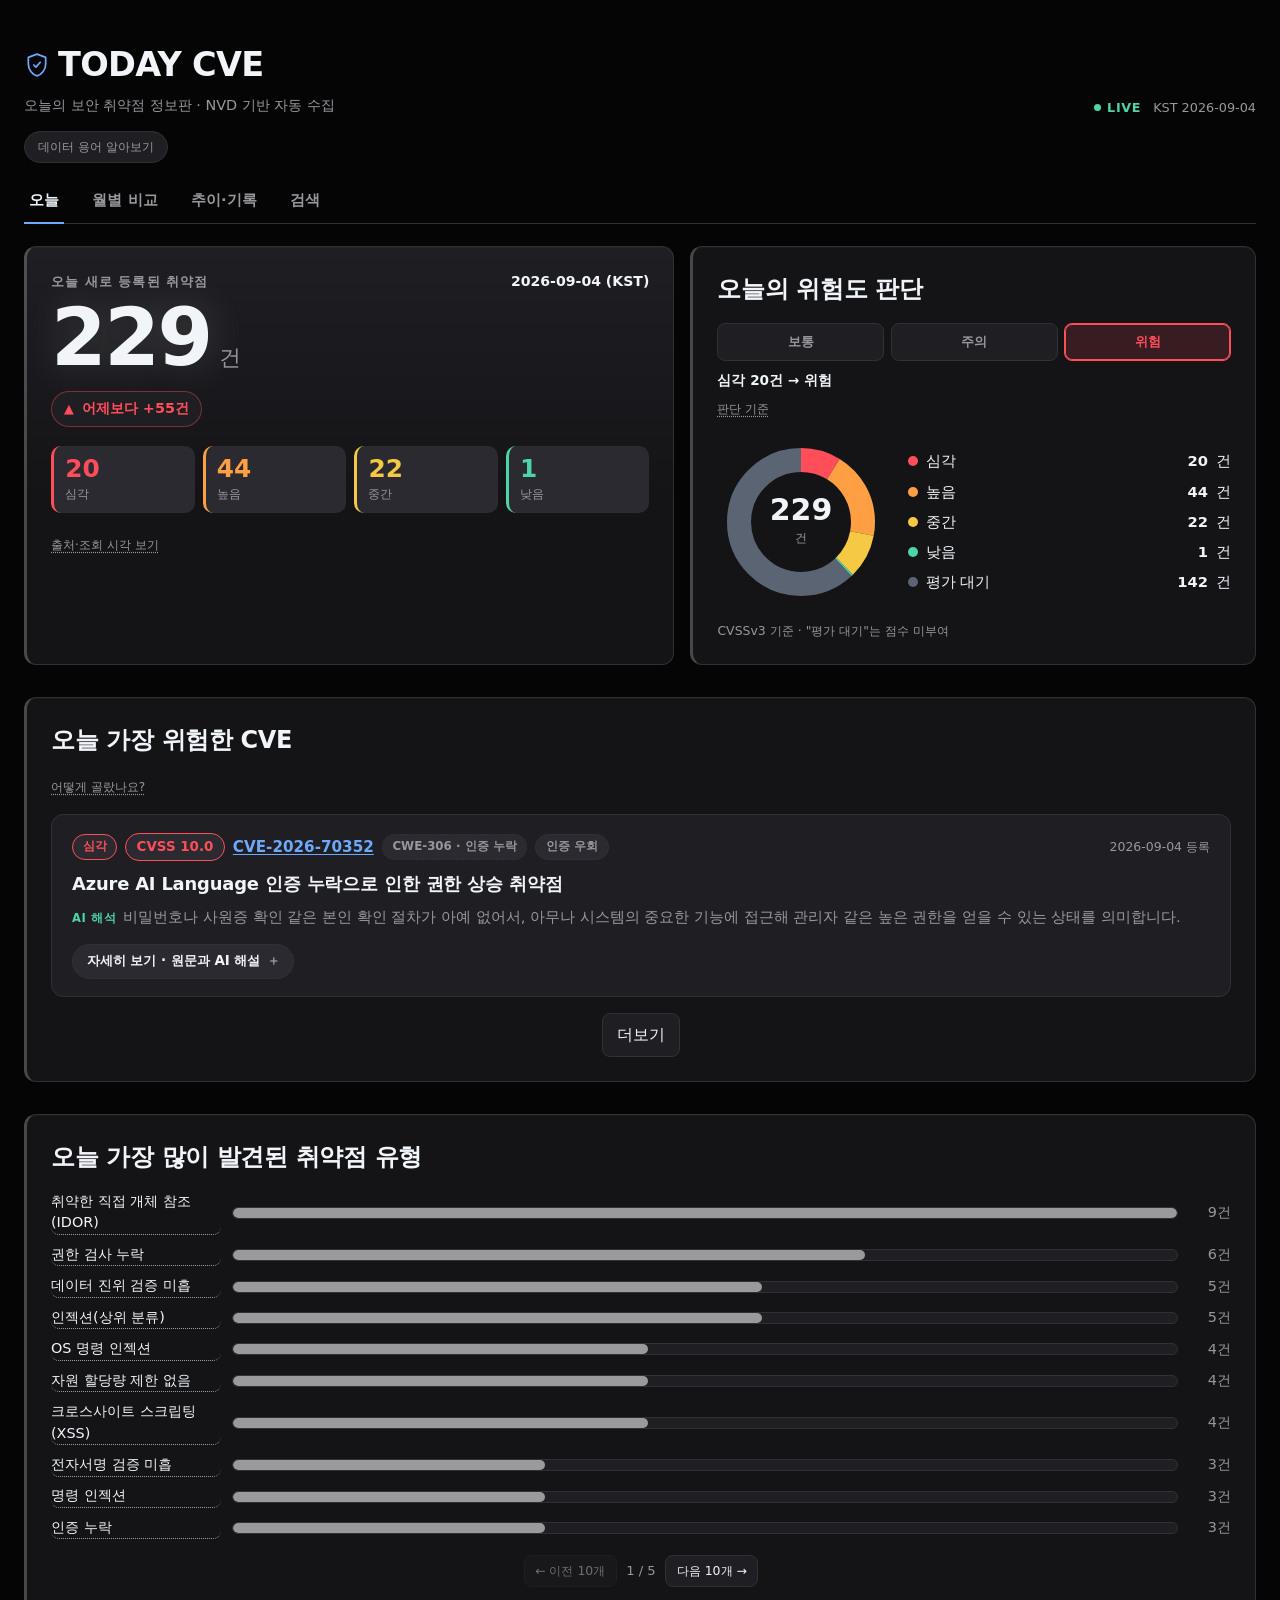
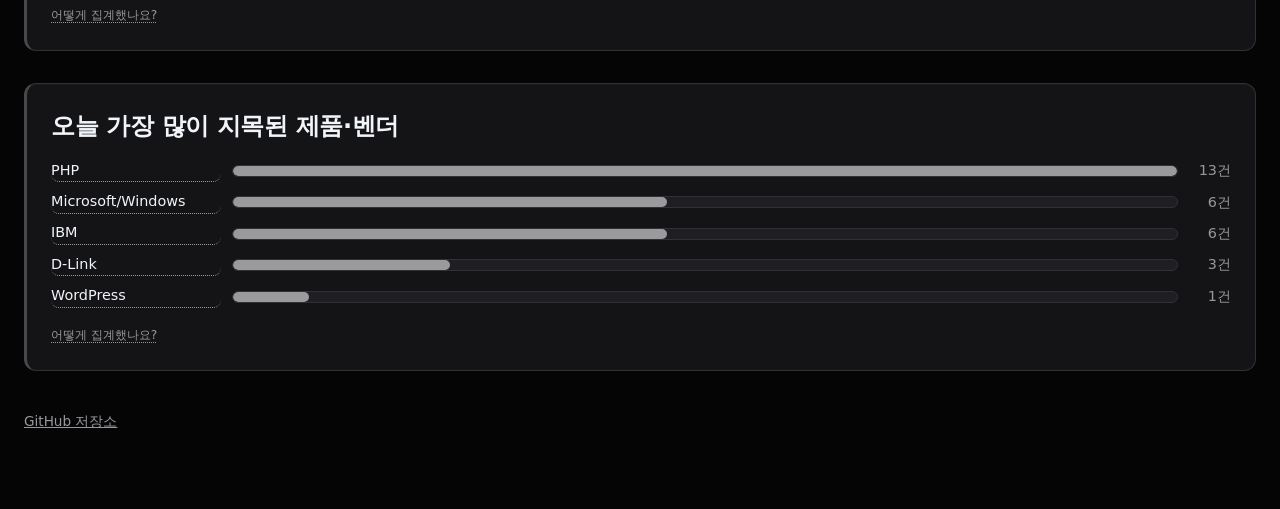
==== commit 49cac55a: "feat: 오늘의 브리핑, CVE 검색 추가 및 CWE/제품 정보 보강 - 배치가 그날 집계 수치(건수·심각도·최다 CWE·최다 제품)만 근거로 Gemini 브리핑   1~3문장을" ====
--- a/index.html
+++ b/index.html
@@ -5,7 +5,7 @@
 <meta name="viewport" content="width=device-width, initial-scale=1" />
 <title>오늘의 CVE 정보판</title>
 <link rel="icon" href="data:image/svg+xml,<svg xmlns='http://www.w3.org/2000/svg' viewBox='0 0 24 24'><rect width='24' height='24' rx='5' fill='%23050506'/><path d='M12 3 5 5.7v5.4c0 4.7 3 8.9 7 10 4-1.1 7-5.3 7-10V5.7L12 3Z' fill='none' stroke='%236ea8ff' stroke-width='1.7' stroke-linejoin='round'/><path d='m9 12 2 2 4-4.3' fill='none' stroke='%236ea8ff' stroke-width='1.7' stroke-linecap='round' stroke-linejoin='round'/></svg>" />
-<link rel="stylesheet" href="assets/style.css?v=47" />
+<link rel="stylesheet" href="assets/style.css?v=48" />
 </head>
 <body>
 <main class="dashboard">
@@ -61,9 +61,15 @@
     <button type="button" class="tab-btn" role="tab" data-tab="today">오늘</button>
     <button type="button" class="tab-btn" role="tab" data-tab="monthly">월별 비교</button>
     <button type="button" class="tab-btn" role="tab" data-tab="trend">추이·기록</button>
+    <button type="button" class="tab-btn" role="tab" data-tab="search">검색</button>
   </nav>
 
   <div class="tab-panel" data-tab-panel="today" role="tabpanel">
+  <section class="briefing-card" id="briefing-card" hidden>
+    <h2>오늘의 브리핑</h2>
+    <p class="briefing-text" id="briefing-text"></p>
+    <p class="briefing-disclaimer">AI가 오늘 집계된 수치만 보고 생성한 요약이에요. 참고용으로만 봐 주세요.</p>
+  </section>
   <div class="grid-2">
     <section class="value-card">
       <div class="value-eyebrow">
@@ -103,7 +109,7 @@
         <p class="risk-meter-caption" id="risk-meter-caption"></p>
         <details class="note-details">
           <summary>판단 기준</summary>
-          <p class="risk-meter-rule">심각 1건 이상이면 위험, 심각은 없고 높음이 1건 이상이면 주의, 둘 다 0건이면 보통이에요.</p>
+          <p class="risk-meter-rule">심각 5건 이상이면 위험, 1~4건이면 주의, 0건이면 보통이에요. (최근 기록 심각 건수가 대부분 1~4건이고 5건 이상은 드물게 나타나는 걸 참고해 잡은 기준이라, 데이터가 더 쌓이면 다시 조정할 수 있어요.)</p>
         </details>
       </div>
       <div class="severity-visual">
@@ -116,7 +122,6 @@
 
   <section class="highlights-card" id="highlights-card" hidden>
     <h2>오늘 가장 위험한 CVE</h2>
-    <p class="card-lead" id="highlights-lead" hidden></p>
     <details class="note-details">
       <summary>어떻게 골랐나요?</summary>
       <p class="highlights-note">심각·높음·중간 등급 중 NVD 공식 CWE 분류가 있는 CVE는 전부 보여줘요(해설의 근거가 있어야 해서요). 번역·CVSS 등은 원자료 그대로, "AI 해설"은 그 CWE 분류를 참고해 AI가 생성한 해석·원인·방지법이라 참고용으로만 봐 주세요.</p>
@@ -143,7 +148,6 @@
 
   <section class="category-card" id="category-card" hidden>
     <h2>오늘 가장 많이 발견된 취약점 유형</h2>
-    <p class="card-lead" id="category-lead" hidden></p>
     <ul class="category-bars" id="category-bars"></ul>
     <div class="bar-pagination" id="category-pagination" hidden>
       <button type="button" id="category-prev">← 이전 10개</button>
@@ -158,7 +162,6 @@
 
   <section class="category-card" id="product-card" hidden>
     <h2>오늘 가장 많이 지목된 제품·벤더</h2>
-    <p class="card-lead" id="product-lead" hidden></p>
     <ul class="category-bars" id="product-bars"></ul>
     <div class="bar-pagination" id="product-pagination" hidden>
       <button type="button" id="product-prev">← 이전 10개</button>
@@ -178,7 +181,6 @@
       <h2>월별 CWE 유형 비교</h2>
       <select id="month-select" class="month-select" aria-label="기준 월 선택"></select>
     </div>
-    <p class="monthly-total" id="monthly-category-total"></p>
     <ul class="category-bars" id="monthly-category-bars"></ul>
     <div class="bar-pagination" id="monthly-category-pagination" hidden>
       <button type="button" id="monthly-category-prev">← 이전 10개</button>
@@ -196,7 +198,6 @@
       <h2>월별 제품·벤더 비교</h2>
       <select id="month-product-select" class="month-select" aria-label="기준 월 선택"></select>
     </div>
-    <p class="monthly-total" id="monthly-product-total"></p>
     <ul class="category-bars" id="monthly-product-bars"></ul>
     <div class="bar-pagination" id="monthly-product-pagination" hidden>
       <button type="button" id="monthly-product-prev">← 이전 10개</button>
@@ -214,7 +215,6 @@
   <div class="grid-2">
     <section class="trend-card">
       <h2>최근 추이</h2>
-      <p class="card-lead" id="trend-lead" hidden></p>
       <div class="trend-stats" id="trend-stats" hidden>
         <div class="stat"><span class="stat-label">일평균</span><span class="stat-value" id="stat-avg">-</span></div>
         <div class="stat"><span class="stat-label">최고</span><span class="stat-value" id="stat-max">-</span></div>
@@ -245,6 +245,26 @@
   </div>
   </div>
 
+  <div class="tab-panel" data-tab-panel="search" role="tabpanel" hidden>
+  <section class="search-card">
+    <h2>CVE 검색</h2>
+    <input type="search" id="search-input" class="search-input"
+           placeholder="CVE 번호, 제품명, CWE, 키워드로 검색 (예: CVE-2026-1234, WordPress, CWE-79)"
+           aria-label="CVE 검색" />
+    <details class="note-details">
+      <summary>검색 범위 안내</summary>
+      <p class="search-note">이 검색은 지금까지 불러온 기록 중 "대표 CVE", "CWE 분류 없는 CVE" 목록, 그리고 유형·제품 차트에 예시로 뜬 CVE(유형·제품당 최대 3건)를 대상으로 해요(전체 NVD 데이터베이스가 아니에요). 위 어디에도 등장하지 않은 CVE는 검색되지 않을 수 있어요.</p>
+    </details>
+    <p class="search-status" id="search-status" hidden></p>
+    <ul class="highlights-list" id="search-results"></ul>
+    <div class="bar-pagination" id="search-pagination" hidden>
+      <button type="button" id="search-prev">← 이전 5개</button>
+      <span id="search-page-info" class="bar-page-info"></span>
+      <button type="button" id="search-next">다음 5개 →</button>
+    </div>
+  </section>
+  </div>
+
   <section id="debug-panel" class="debug-panel" hidden>
     <h2>장애 시연 (?debug=1)</h2>
     <p>버튼으로 실패 5종을 재현합니다. 값 유지·복구를 확인하세요.</p>
@@ -262,6 +282,6 @@
     <p><a href="https://github.com/whiteclover0542/Today_CVE_information" target="_blank" rel="noopener">GitHub 저장소</a></p>
   </footer>
 </main>
-<script src="assets/app.js?v=47"></script>
+<script src="assets/app.js?v=48"></script>
 </body>
 </html>
--- a/assets/style.css
+++ b/assets/style.css
@@ -264,6 +264,8 @@
 .highlights-card,
 .trend-card,
 .history-card,
+.briefing-card,
+.search-card,
 .debug-panel {
   background: var(--card-bg);
   border: 1px solid var(--border);
@@ -512,6 +514,41 @@
   font-weight: 400;
 }
 
+.briefing-text {
+  margin: 0 0 0.6rem;
+  font-size: 1.05rem;
+  line-height: 1.6;
+}
+
+.briefing-disclaimer {
+  margin: 0;
+  color: var(--muted);
+  font-size: 0.78rem;
+}
+
+.search-input {
+  width: 100%;
+  font: inherit;
+  font-size: 0.9rem;
+  padding: 0.6rem 0.8rem;
+  border-radius: 8px;
+  border: 1px solid var(--border);
+  background: var(--card-bg-2);
+  color: var(--text);
+  margin-bottom: 0.9rem;
+}
+
+.search-input:focus {
+  border-color: var(--accent);
+  outline: none;
+}
+
+.search-status {
+  color: var(--muted);
+  font-size: 0.82rem;
+  margin: 0.6rem 0;
+}
+
 
 .severity-card {
   display: flex;
@@ -615,7 +652,8 @@
   gap: 0.55rem;
 }
 
-.category-bars li {
+/* 직계 자식만 — 막대 설명 안에 들어가는 대표 CVE 카드(<li>)까지 가로 배치되면 안 됨 */
+.category-bars > li {
   display: flex;
   flex-wrap: wrap;
   align-items: center;
@@ -650,12 +688,56 @@
   border: 1px solid var(--border);
   border-radius: 8px;
   color: var(--muted);
-  font-size: 0.78rem;
-  line-height: 1.5;
+  font-size: 0.94rem;
+  line-height: 1.6;
 }
 
 .category-bar-desc p {
   margin: 0;
+}
+
+/* 설명(desc)은 이 블록의 핵심 정보라, 아래 CVE 카드의 화려한 배지·색상에 묻히지 않도록
+   본문 색·굵기·크기를 뚜렷하게 키운다 — 왼쪽 강조선까지 붙여 "여기부터 읽으라"는 신호를 준다 */
+.category-bar-desc-text {
+  color: var(--text);
+  font-size: 1.05rem;
+  font-weight: 700;
+  line-height: 1.65;
+  padding-left: 0.75rem;
+  border-left: 3px solid var(--accent);
+}
+
+.category-bar-examples-label {
+  display: block;
+  margin-top: 0.9rem;
+  padding-top: 0.8rem;
+  border-top: 1px solid var(--border);
+  color: var(--muted);
+  font-size: 0.72rem;
+  font-weight: 700;
+  letter-spacing: 0.06em;
+  text-transform: uppercase;
+}
+
+/* 라벨이 이미 구분선을 그어줬으니 바로 뒤따르는 카드·링크 목록은 자기 몫의 구분선을 또 긋지 않는다 */
+.category-bar-examples-label + .category-bar-cards,
+.category-bar-examples-label + .category-bar-examples {
+  margin-top: 0.5rem;
+  padding-top: 0;
+  border-top: none;
+}
+
+/* 막대 설명 안에 들어가는 대표 CVE 카드 — 이미 카드 안(--card-bg-2)이라 배경을 한 겹 더 쌓지 않고
+   테두리로만 구분한다(태그·상세 블록이 --card-hi라 그 위에서 또렷하게 읽힘) */
+.category-bar-cards {
+  margin-top: 0.7rem;
+  padding-top: 0.7rem;
+  border-top: 1px solid var(--border);
+}
+
+.category-bar-cards .hl-card {
+  background: transparent;
+  padding: 0.9rem 1rem;
 }
 
 .category-bar-examples {
@@ -731,33 +813,6 @@
 
 .note-details[open] summary { color: var(--text); margin-bottom: 0.6rem; }
 
-/* 차트 제목 바로 밑에서 "그래서 1위가 뭔데"를 먼저 말해주는 줄 — 막대를 읽기 전에 결론이 잡히게 */
-.card-lead,
-.monthly-total {
-  display: flex;
-  flex-wrap: wrap;
-  align-items: baseline;
-  gap: 0.15rem 0.65rem;
-  margin: -0.5rem 0 1.1rem;
-  font-size: 1rem;
-  font-weight: 600;
-  color: var(--muted);
-}
-
-.card-lead b,
-.monthly-total b {
-  color: var(--text);
-  font-size: 1.3rem;
-  font-weight: 800;
-  letter-spacing: -0.01em;
-}
-
-.card-lead-sub {
-  color: var(--muted);
-  font-size: 0.8rem;
-  font-weight: 500;
-}
-
 .highlights-list {
   list-style: none;
   margin: 0;
@@ -848,6 +903,14 @@
   flex-shrink: 0;
 }
 
+.hl-date {
+  color: var(--muted);
+  font-size: 0.78rem;
+  white-space: nowrap;
+  flex-shrink: 0;
+  margin-left: auto;
+}
+
 .hl-category {
   font: inherit;
   font-size: 0.74rem;
